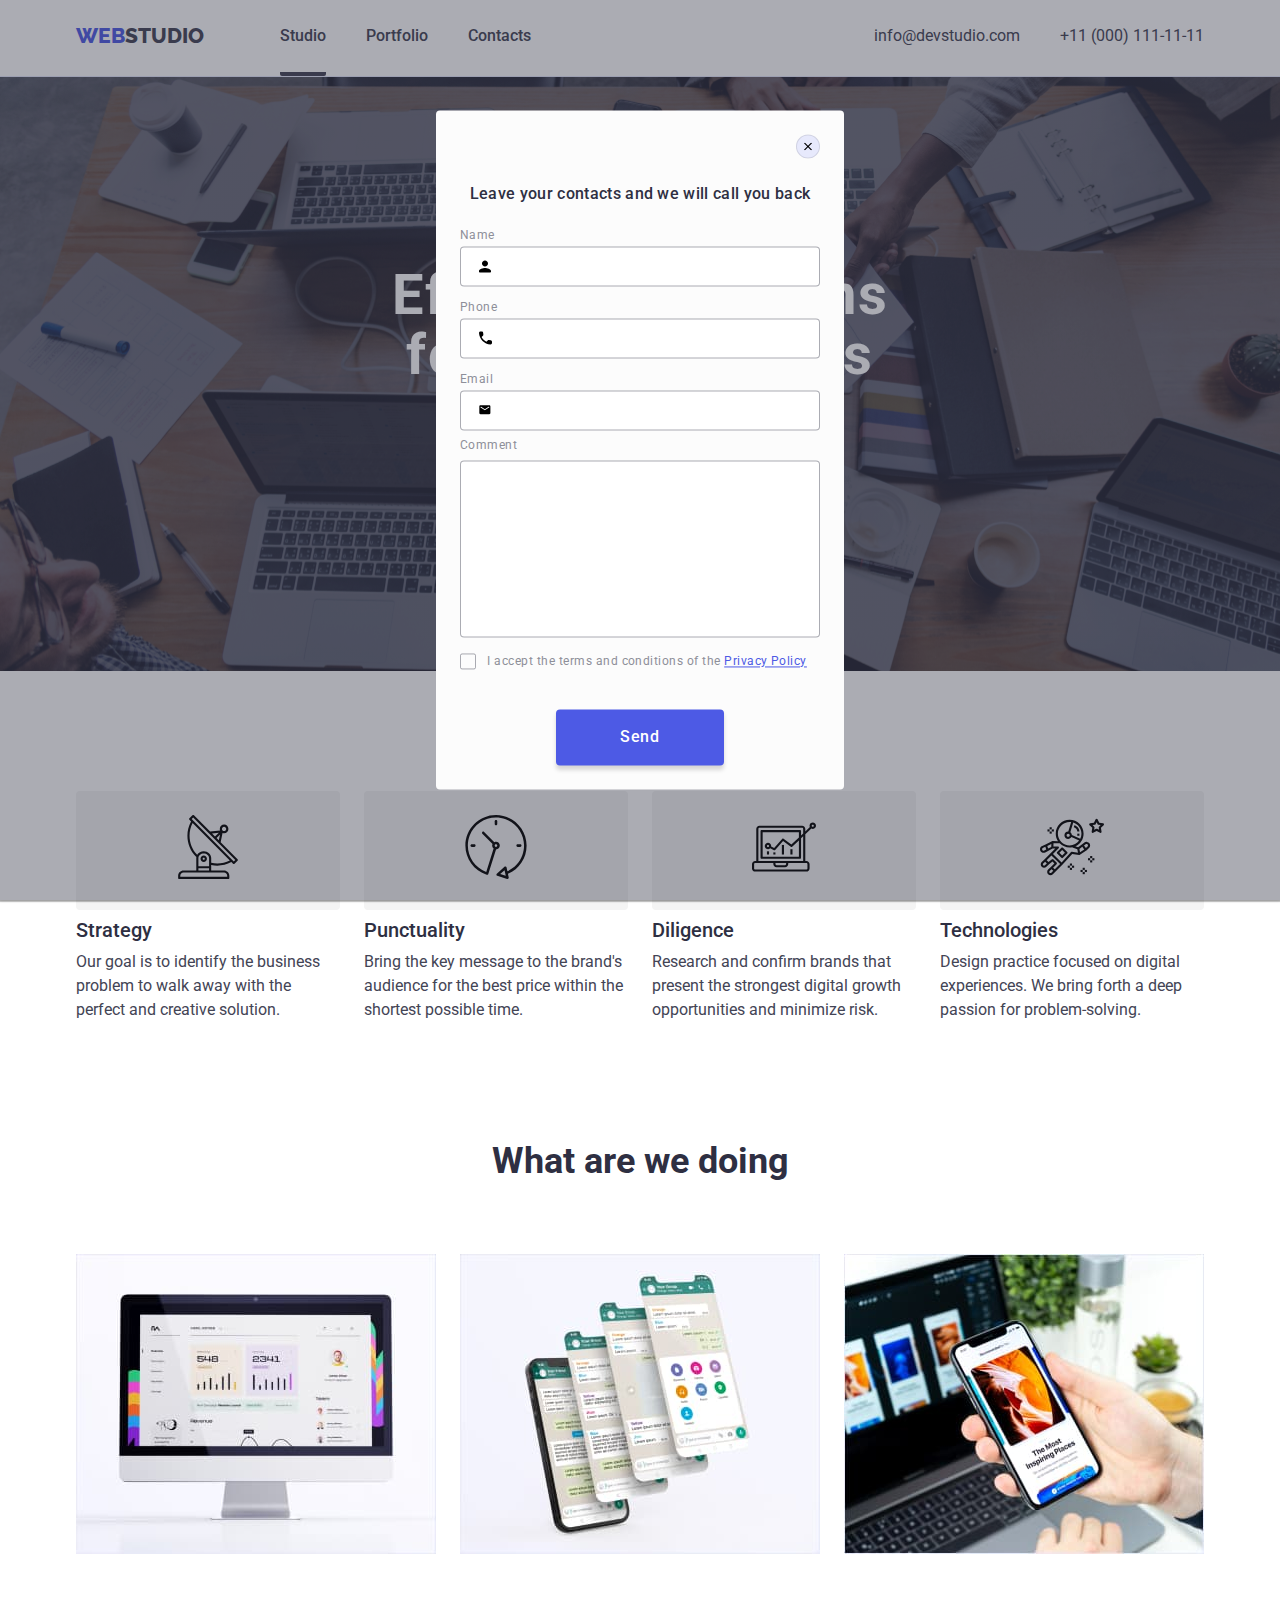
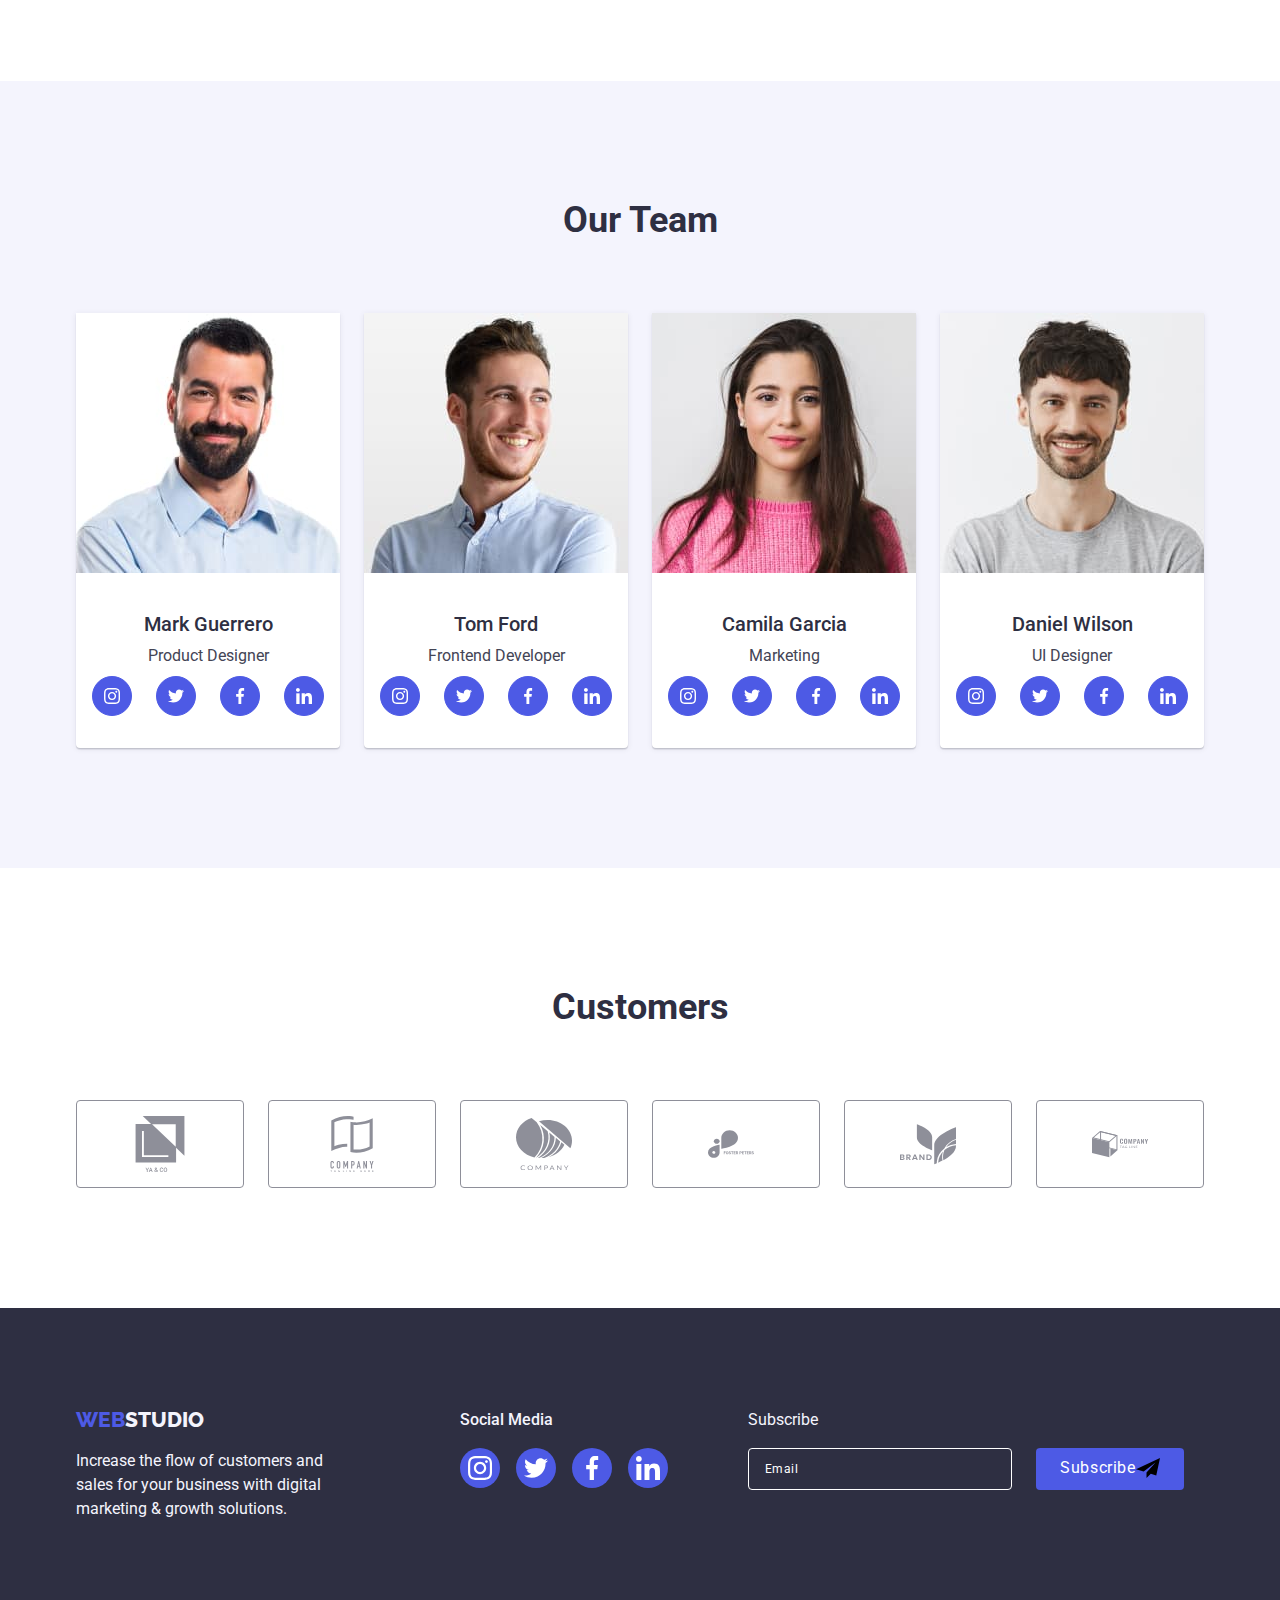
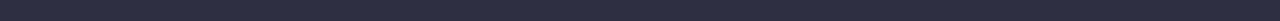
==== index.html @ 86c74161 "uploaded from homework 5" ====
<!DOCTYPE html>
<html lang="en">
  <head>
    <meta charset="UTF-8" />
    <meta name="viewport" content="width=device-width, initial-scale=1.0" />
    <title>Web Studio</title>
    <link rel="preconnect" href="https://fonts.googleapis.com" />
    <link rel="preconnect" href="https://fonts.gstatic.com" crossorigin />
    <link
      href="https://fonts.googleapis.com/css2?family=Raleway:ital,wght@0,800;1,800&family=Roboto:wght@400;500;700;900&display=swap"
      rel="stylesheet"
    />
    <link
      rel="stylesheet"
      href="https://cdnjs.cloudflare.com/ajax/libs/modern-normalize/2.0.0/modern-normalize.min.css"
    />
    <link rel="stylesheet" type="text/css" href="./css/style.css" />
  </head>
  <body>
    <header>
      <div class="container flex">
        <nav>
          <ul class="flex header__menu">
            <li>
              <a class="custom-link__logo" href="./index.html"
                ><span>WEB</span>STUDIO</a
              >
            </li>
            <li><a class="custom-link current" href="index.html">Studio</a></li>
            <li><a class="custom-link" href="portfolio.html">Portfolio</a></li>
            <li><a class="custom-link" href="/">Contacts</a></li>
          </ul>
        </nav>
        <address>
          <ul class="flex header__address">
            <li>
              <a
                class="custom-link contact-link"
                href="mailto:info@devstudio.com"
                >info@devstudio.com</a
              >
            </li>
            <li>
              <a class="custom-link contact-link" href="tel:+110001111111"
                >+11 (000) 111-11-11</a
              >
            </li>
          </ul>
        </address>
      </div>
    </header>

    <main>
      <section class="solutions-section">
        <div class="container solutions-section__container">
          <h1 class="title-1">Effective Solutions for Your Business</h1>
          <button
            class="solutions-section__button data-modal-open"
            type="button"
          >
            Order Service
          </button>
        </div>
      </section>

      <section class="strategy-section">
        <div class="container">
          <h2 class="title-2 visually-hidden">Our Strategy</h2>
          <ul class="flex strategy-section__cards">
            <li class="strategy-section__cards-item">
              <div class="strategy-section__cards-item__svg">
                <svg width="64" height="64">
                  <use href="./images/svg/iconpack.svg#icon-satellite"></use>
                </svg>
              </div>
              <h3 class="title-3">Strategy</h3>
              <p>
                Our goal is to identify the business problem to walk away with
                the perfect and creative solution.
              </p>
            </li>
            <li class="strategy-section__cards-item">
              <div class="strategy-section__cards-item__svg">
                <svg width="64" height="64">
                  <use href="./images/svg/iconpack.svg#icon-clock"></use>
                </svg>
              </div>

              <h3 class="title-3">Punctuality</h3>
              <p>
                Bring the key message to the brand's audience for the best price
                within the shortest possible time.
              </p>
            </li>
            <li class="strategy-section__cards-item">
              <div class="strategy-section__cards-item__svg">
                <svg width="64" height="64">
                  <use href="./images/svg/iconpack.svg#icon-diagram"></use>
                </svg>
              </div>

              <h3 class="title-3">Diligence</h3>
              <p>
                Research and confirm brands that present the strongest digital
                growth opportunities and minimize risk.
              </p>
            </li>
            <li class="strategy-section__cards-item">
              <div class="strategy-section__cards-item__svg">
                <svg width="64" height="64">
                  <use href="./images/svg/iconpack.svg#icon-astronaut"></use>
                </svg>
              </div>

              <h3 class="title-3">Technologies</h3>
              <p>
                Design practice focused on digital experiences. We bring forth a
                deep passion for problem-solving.
              </p>
            </li>
          </ul>
        </div>
      </section>

      <section class="doing-section">
        <div class="container">
          <h2 class="title-2">What are we doing</h2>
          <ul class="flex doing-section__cards">
            <li class="doing-section__cards-item">
              <img
                src="./images/competencies/computer.jpg"
                height="300"
                width="360"
                alt="Analyst"
              />
            </li>
            <li class="doing-section__cards-item">
              <img
                src="./images/competencies/mobile_ui.jpg"
                height="300"
                width="360"
                alt="Mobile UI"
              />
            </li>
            <li class="doing-section__cards-item">
              <img
                src="./images/competencies/interface.jpg"
                height="300"
                width="360"
                alt="Interface"
              />
            </li>
          </ul>
        </div>
      </section>

      <section class="team-section">
        <div class="container">
          <h2 class="title-2">Our Team</h2>
          <ul class="flex team-section__cards">
            <li class="team-section__cards-item">
              <img
                class="team-section__cards-item__img"
                src="./images/team/mark_guerrero.jpg"
                height="260"
                width="264"
                alt="Mark's photo"
              />
              <div class="team-section__cards-item__text">
                <h3 class="title-3">Mark Guerrero</h3>
                <p class="team-section__cards-item__p">Product Designer</p>
                <div class="team-section__cards-item__links">
                  <ul class="team-section__cards-item__links-div">
                    <li class="team-section__cards-item__links__icon">
                      <a class="icon__link" href="./">
                        <svg width="16" height="16">
                          <use
                            href="./images/svg/iconpack.svg#icon-instagram"
                          ></use>
                        </svg>
                      </a>
                    </li>
                    <li class="team-section__cards-item__links__icon">
                      <a class="icon__link" href="./">
                        <svg width="16" height="16">
                          <use
                            href="./images/svg/iconpack.svg#icon-twitter"
                          ></use>
                        </svg>
                      </a>
                    </li>
                    <li class="team-section__cards-item__links__icon">
                      <a class="icon__link" href="./">
                        <svg width="16" height="16">
                          <use
                            href="./images/svg/iconpack.svg#icon-facebook"
                          ></use>
                        </svg>
                      </a>
                    </li>
                    <li class="team-section__cards-item__links__icon">
                      <a class="icon__link" href="./">
                        <svg width="16" height="16">
                          <use
                            href="./images/svg/iconpack.svg#icon-linkedin"
                          ></use>
                        </svg>
                      </a>
                    </li>
                  </ul>
                </div>
              </div>
            </li>
            <li class="team-section__cards-item">
              <img
                class="team-section__cards-item__img"
                src="./images/team/tom_ford.jpg"
                height="260"
                width="264"
                alt="Tom's photo'"
              />
              <div class="team-section__cards-item__text">
                <h3 class="title-3">Tom Ford</h3>
                <p class="team-section__cards-item__p">Frontend Developer</p>
                <div class="team-section__cards-item__links">
                  <ul class="team-section__cards-item__links-div">
                    <li class="team-section__cards-item__links__icon">
                      <a class="icon__link" href="./">
                        <svg width="16" height="16">
                          <use
                            href="./images/svg/iconpack.svg#icon-instagram"
                          ></use>
                        </svg>
                      </a>
                    </li>
                    <li class="team-section__cards-item__links__icon">
                      <a class="icon__link" href="./">
                        <svg width="16" height="16">
                          <use
                            href="./images/svg/iconpack.svg#icon-twitter"
                          ></use>
                        </svg>
                      </a>
                    </li>
                    <li class="team-section__cards-item__links__icon">
                      <a class="icon__link" href="./">
                        <svg width="16" height="16">
                          <use
                            href="./images/svg/iconpack.svg#icon-facebook"
                          ></use>
                        </svg>
                      </a>
                    </li>
                    <li class="team-section__cards-item__links__icon">
                      <a class="icon__link" href="./">
                        <svg width="16" height="16">
                          <use
                            href="./images/svg/iconpack.svg#icon-linkedin"
                          ></use>
                        </svg>
                      </a>
                    </li>
                  </ul>
                </div>
              </div>
            </li>
            <li class="team-section__cards-item">
              <img
                class="team-section__cards-item__img"
                src="./images/team/camila_garcia.jpg"
                height="260"
                width="264"
                alt="Camilas photo"
              />
              <div class="team-section__cards-item__text">
                <h3 class="title-3">Camila Garcia</h3>
                <p class="team-section__cards-item__p">Marketing</p>
                <div class="team-section__cards-item__links">
                  <ul class="team-section__cards-item__links-div">
                    <li class="team-section__cards-item__links__icon">
                      <a class="icon__link" href="./">
                        <svg width="16" height="16">
                          <use
                            href="./images/svg/iconpack.svg#icon-instagram"
                          ></use>
                        </svg>
                      </a>
                    </li>
                    <li class="team-section__cards-item__links__icon">
                      <a class="icon__link" href="./">
                        <svg width="16" height="16">
                          <use
                            href="./images/svg/iconpack.svg#icon-twitter"
                          ></use>
                        </svg>
                      </a>
                    </li>
                    <li class="team-section__cards-item__links__icon">
                      <a class="icon__link" href="./">
                        <svg width="16" height="16">
                          <use
                            href="./images/svg/iconpack.svg#icon-facebook"
                          ></use>
                        </svg>
                      </a>
                    </li>
                    <li class="team-section__cards-item__links__icon">
                      <a class="icon__link" href="./">
                        <svg width="16" height="16">
                          <use
                            href="./images/svg/iconpack.svg#icon-linkedin"
                          ></use>
                        </svg>
                      </a>
                    </li>
                  </ul>
                </div>
              </div>
            </li>
            <li class="team-section__cards-item">
              <img
                class="team-section__cards-item__img"
                src="./images/team/daniel_wilson.jpg"
                height="260"
                width="264"
                alt="Daniel's photo'"
              />
              <div class="team-section__cards-item__text">
                <h3 class="title-3">Daniel Wilson</h3>
                <p class="team-section__cards-item__p">UI Designer</p>
                <div class="team-section__cards-item__links">
                  <ul class="team-section__cards-item__links-div">
                    <li class="team-section__cards-item__links__icon">
                      <a class="icon__link" href="./">
                        <svg width="16" height="16">
                          <use
                            href="./images/svg/iconpack.svg#icon-instagram"
                          ></use>
                        </svg>
                      </a>
                    </li>
                    <li class="team-section__cards-item__links__icon">
                      <a class="icon__link" href="./">
                        <svg width="16" height="16">
                          <use
                            href="./images/svg/iconpack.svg#icon-twitter"
                          ></use>
                        </svg>
                      </a>
                    </li>
                    <li class="team-section__cards-item__links__icon">
                      <a class="icon__link" href="./">
                        <svg width="16" height="16">
                          <use
                            href="./images/svg/iconpack.svg#icon-facebook"
                          ></use>
                        </svg>
                      </a>
                    </li>
                    <li class="team-section__cards-item__links__icon">
                      <a class="icon__link" href="./">
                        <svg width="16" height="16">
                          <use
                            href="./images/svg/iconpack.svg#icon-linkedin"
                          ></use>
                        </svg>
                      </a>
                    </li>
                  </ul>
                </div>
              </div>
            </li>
          </ul>
        </div>
      </section>

      <section class="customers-section">
        <div class="container">
          <h2 class="title-2">Customers</h2>
          <ul class="customers-section__list">
            <li class="customers-section__list-item">
              <a href="./">
                <svg width="104" height="56">
                  <use href="./images/svg/iconpack.svg#icon-client1"></use>
                </svg>
              </a>
            </li>
            <li class="customers-section__list-item">
              <a href="./">
                <svg width="104" height="56">
                  <use href="./images/svg/iconpack.svg#icon-client2"></use>
                </svg>
              </a>
            </li>
            <li class="customers-section__list-item">
              <a href="./">
                <svg width="104" height="56">
                  <use href="./images/svg/iconpack.svg#icon-client3"></use>
                </svg>
              </a>
            </li>
            <li class="customers-section__list-item">
              <a href="./">
                <svg width="104" height="56">
                  <use href="./images/svg/iconpack.svg#icon-client4"></use>
                </svg>
              </a>
            </li>
            <li class="customers-section__list-item">
              <a href="./">
                <svg width="104" height="56">
                  <use href="./images/svg/iconpack.svg#icon-client5"></use>
                </svg>
              </a>
            </li>
            <li class="customers-section__list-item">
              <a href="./">
                <svg width="104" height="56">
                  <use href="./images/svg/iconpack.svg#icon-client6"></use>
                </svg>
              </a>
            </li>
          </ul>
        </div>
      </section>
    </main> 

    <footer class="footer">
      <div class="container footer__container">
        <div class="footer__text">
          <a class="custom-link__logo" href="./index.html"
            ><span>WEB</span>STUDIO</a
          >
          <p class="footer__text">
            Increase the flow of&nbsp;customers and sales for your business with
            digital marketing &amp;&nbsp;growth solutions.
          </p>
        </div>

        <div class="footer__icons">
          <h4 class="title-4">Social Media</h4>
          <ul class="footer__icons__list">
            <li class="footer__icons__list-item">
              <a class="list-item__link" href="./">
                <svg width="24" height="24">
                  <use href="./images/svg/iconpack.svg#icon-instagram2"></use>
                </svg>
              </a>
            </li>
            <li class="footer__icons__list-item">
              <a class="list-item__link" href="./">
                <svg width="24" height="24">
                  <use href="./images/svg/iconpack.svg#icon-twitter2"></use>
                </svg>
              </a>
            </li>
            <li class="footer__icons__list-item">
              <a class="list-item__link" href="./">
                <svg width="24" height="24">
                  <use href="./images/svg/iconpack.svg#icon-facebook2"></use>
                </svg>
              </a>
            </li>
            <li class="footer__icons__list-item">
              <a class="list-item__link" href="./">
                <svg width="24" height="24">
                  <use href="./images/svg/iconpack.svg#icon-linkedin2"></use>
                </svg>
              </a>
            </li>
          </ul>
        </div>

        <div class="footer__subscribe">
          <p>Subscribe</p>
          <form class="subscribe__form" action="/subscribe" method="post">
            <label for="email">
              <input
                type="email"
                id="email"
                name="email"
                placeholder="Email"
                required
              />
            </label>

            <button type="submit">
              Subscribe
              <svg width="24" height="24">
                <use href="./images/svg/iconpack.svg#icon-subscribe"></use>
              </svg>
            </button>
          </form>
        </div>
      </div>
    </footer>

    <div class="data-modal">
      <div class="modal__box">
        <button type="button" class="data-modal-close">
          <svg width="8" height="8">
            <use href="./images/svg/iconpack.svg#icon-close_btn"></use>
          </svg>
        </button>
        <form class="modal-form" action="/leave-contact" method="get">
          <p class="modal_title">
            Leave your contacts and we will call you back
          </p>

          <div class="modal-form__block">
            <label for="name">Name</label>
            <div class="block-input">
              <input type="text" name="name" id="name" />
              <svg width="18" height="24" class="block-input__icon">
                <use href="./images/svg/iconpack.svg#icon-person"></use>
              </svg>
            </div>
          </div>

          <div class="modal-form__block">
            <label for="tel">Phone</label>
            <div class="block-input">
              <input type="tel" name="name" id="tel" />
              <svg width="18" height="24" class="block-input__icon">
                <use href="./images/svg/iconpack.svg#icon-phone"></use>
              </svg>
            </div>
          </div>

          <div class="modal-form__block">
            <label for="mail">Email</label>
            <div class="block-input">
              <input type="email" name="name" id="mail" />
              <svg width="18" height="24" class="block-input__icon">
                <use href="./images/svg/iconpack.svg#icon-mail"></use>
              </svg>
            </div>
          </div>

          <div class="text-area">
            <label for="textarea">Comment</label>
            <textarea name="textarea" id="textarea" rows="8"></textarea>
          </div>

          <div class="checkbox">
            <input type="checkbox" name="agree" value="agree" id="checkbox" />
            <label for="checkbox">
              <span>
                <svg width="10" height="8">
                  <use href="./images/svg/iconpack.svg#icon-checkbox"></use>
                </svg>
              </span>
              I accept the terms and conditions of the
              <a href="./">Privacy Policy</a>
            </label>
          </div>

          <button class="modal__form-btn">Send</button>
        </form>
      </div>
    </div>

    <script defer src="./js/new-modal.js"></script>
  </body>
</html>
---- css/style.css ----
:root {
  --navy-blue: #2e2f42;
  --slate-color: #434455;
  --iris-color: #4d5ae5;
  --ocean-color: #404bbf;
  --cornflower-color: #e7e9fc;
  --cloud-color: #f4f4fd;
  --white-color: #ffffff;
}

body {
  font-family: "Roboto", sans-serif;
  font-style: normal;
  color: var(--slate-color);
  font-size: 16px;
  line-height: 1.5;
  letter-spacing: 2%;
}

h1,
h2,
h3,
h4,
h5,
h6 {
  margin: 0;
  padding: 0;
}

.container {
  max-width: 1158px;
  margin: 0 auto 0 auto;
  padding: 0;
  padding-left: 15px;
  padding-right: 15px;
}

ul {
  margin: 0;
  padding: 0;
  list-style: none;
}

button {
  padding: 0;
  margin: 0;
}

p {
  margin: 0;
  padding: 0;
}

.visually-hidden {
  position: absolute;
  width: 1px;
  height: 1px;
  margin: -1px;
  border: 0;
  padding: 0;
  white-space: nowrap;
  clip-path: inset(100%);
  clip: rect(0 0 0 0);
  overflow: hidden;
}

.title-1 {
  font-family: "Roboto", sans-serif;
  font-weight: 700;
  font-size: 56px;
  line-height: 1.07143;
  letter-spacing: 0.02em;
  text-align: center;
  color: var(--white-color);
  margin: 0 0 48px 0;
}

.title-2 {
  color: var(--navy-blue);
  font-size: 36px;
  line-height: 1.11;
  text-align: center;
  margin-bottom: 72px;
}

.title-3 {
  color: var(--navy-blue);
  font-size: 20px;
  line-height: 1.2;
  margin-bottom: 8px;
  font-weight: 500;
}

.title-4 {
  font-weight: 500;
  margin-bottom: 16px;
}

.modal_title {
  font-weight: 500;
  font-size: 16px;
  line-height: 1.5;
  letter-spacing: 0.02em;
  color: var(--navy-blue);
  margin-bottom: 16px;
  text-align: center;
}

.flex {
  display: flex;
}

/* header */
header {
  border-bottom: 1px solid var(--cornflower-color);
}

nav {
  margin-right: auto;
}

.header__container {
  padding-top: 24px;
  padding-bottom: 24px;
  padding-right: 156px;
  padding-left: 156px;
}

.header__menu {
  gap: 40px;
}

.header__address {
  gap: 40px;
  margin-left: auto;
}

.custom-link__logo {
  display: block;
  padding-top: 24px;
  padding-bottom: 24px;
}

.custom-link__logo span {
  color: var(--iris-color);
}

.custom-link {
  display: block;
  padding-top: 24px;
  padding-bottom: 24px;
  text-decoration: none;
  color: inherit;
  font-style: normal;
  font-weight: 500;
}

.current::after {
  content: "";
  position: absolute;
  width: 100%;
  background-color: transparent;
  transition: background-color ease-in-out;
}

.custom-link.current {
  border-bottom: 4px solid;
  border-radius: 2px;
}

.contact-link {
  font-weight: 400;
  transition: color ease-in-out;
}

.custom-link:hover {
  color: var(--ocean-color);
}

.custom-link:focus {
  color: var(--ocean-color);
}

.custom-link__logo {
  font-family: "Raleway", sans-serif;
  font-optical-sizing: auto;
  font-weight: 800;
  text-decoration: none;
  font-size: 21px;
  line-height: 1.16;
  color: inherit;
  font-style: normal;
  margin-right: 36px;
}

/* footer */
.footer {
  padding-top: 100px;
  padding-bottom: 100px;
  background-color: var(--navy-blue);
  color: var(--cloud-color);
}

.footer__container {
  display: flex;
}

footer .custom-link__logo {
  display: inline-block;
  margin-bottom: 16px;
  margin-right: 0;
  padding-top: 0;
  padding-bottom: 0;
}

.footer__text {
  max-width: 264px;
  width: 100%;
  margin-right: 120px;
}

.footer__icons {
  margin-right: 80px;
}

.footer__icons__list {
  display: flex;
  gap: 16px;
}

.footer__icons__list-item {
  height: 40px;
  width: 40px;
}

.list-item__link:hover {
  background-color: #31d0aa;
}

.list-item__link use {
  fill: var(--white-color);
}

.list-item__link {
  border-radius: 50%;
  background-color: var(--iris-color);
  height: 100%;
  width: 100%;
  display: flex;
  justify-content: center;
  align-items: center;
  transition: background-color ease-in-out;
}

.footer__subscribe p {
  margin-bottom: 16px;
}

.subscribe__form {
  display: flex;
}

.subscribe__form label {
  margin-right: 24px;
  line-height: 1.5;
  letter-spacing: 0.02em;
  color: var(--white-color);
}

.subscribe__form input {
  color: var(--white-color);
  border: 1px solid var(--white-color);
  padding: 8px 16px;
  min-width: 264px;
  border-radius: 4px;
  background-color: inherit;
  outline: transparent;
  font-family: "Roboto", sans-serif;
  font-weight: 400;
  font-size: 12px;
  line-height: 2;
  letter-spacing: 0.04em;
  color: #fff;
}

.subscribe__form input:active {
  border-color: var(--iris-color);
}

.subscribe__form input:focus {
  border-color: var(--iris-color);
}

.subscribe__form input::placeholder {
  color: var(--white-color);
}

.subscribe__form button {
  padding: 8px 24px;
  line-height: 1.5;
  letter-spacing: 0.04em;
  text-align: center;
  color: var(--white-color);
  background-color: var(--iris-color);
  border-radius: 4px;
  border: 0;
  cursor: pointer;
  display: flex;
  text-align: center;
}

/* index.html */

/* Solutions-section */
.solutions-section {
  padding-top: 188px;
  padding-bottom: 188px;
  margin-left: auto;
  margin-right: auto;
  max-width: 1440px;
  width: 100%;
  background-image: linear-gradient(
      rgba(46, 47, 66, 0.7),
      rgba(46, 47, 66, 0.7)
    ),
    url(../images/hero/hero-bg.jpg);
}

.solutions-section__container {
  margin-left: auto;
  margin-right: auto;
  max-width: 530px;
}

.solutions-section {
  background-color: var(--navy-blue);
}

.solutions-section__button {
  background-color: var(--iris-color);
  color: var(--white-color);
  border: 0;
  cursor: pointer;
  border-radius: 4px;
  padding: 16px 32px;
  box-shadow: 0px 4px 4px 0px #00000026;
  display: block;
  margin: 0 auto;
  transition: background-color ease-in-out;
}

.solutions-section__button:hover {
  background-color: var(--ocean-color);
}

.solutions-section__button:focus {
  background-color: var(--ocean-color);
}

/* strategy-section */

.strategy-section {
  padding-top: 120px;
  padding-bottom: 120px;
}

.strategy-section__cards {
  gap: 24px;
}

.strategy-section__cards-item {
  width: calc((100% - 72px) / 4);
}

.strategy-section__cards-item__svg {
  text-align: center;
  margin-bottom: 8px;
  background-color: #f4f4f4;
  padding-top: 24px;
  padding-bottom: 24px;
  border-radius: 4px;
}

/* doing-section */
.doing-section {
  padding-bottom: 120px;
}

.doing-section__cards {
  display: flex;
  flex-direction: row;
  justify-content: center;
  gap: 24px;
}

.doing-section__cards-item {
  width: calc((100% - 48px) / 3);
}

/* team-section */

.team-section {
  background-color: var(--cloud-color);
  padding-top: 120px;
  padding-bottom: 120px;
}

.team-section__cards {
  gap: 24px;
}

.team-section__cards-item {
  border-radius: 0 0 4px 4px;
  box-shadow: 0 2px 1px 0 rgba(46, 47, 66, 0.08),
    0 1px 1px 0 rgba(46, 47, 66, 0.16), 0 1px 6px 0 rgba(46, 47, 66, 0.08);
  width: calc((100% - 72px) / 4);
  border-radius: 0 0 4px 4px;
  text-align: center;
  box-shadow: 0 2px 1px 0 rgba(46, 47, 66, 0.08),
    0 1px 1px 0 rgba(46, 47, 66, 0.16), 0 1px 6px 0 rgba(46, 47, 66, 0.08);
  background-color: var(--white-color);
}

.team-section__cards-item__links {
  display: flex;
  justify-content: center;
  align-items: center;
}

.team-section__cards-item__links-div {
  display: flex;
  flex-direction: row;
  align-items: center;
  gap: 24px;
}

.team-section__cards-item__links__icon {
  height: 40px;
  width: 40px;
}

.icon__link {
  display: flex;
  align-items: center;
  justify-content: center;
  height: 100%;
  width: 100%;
  border: 1px solid var(--iris-color);
  background-color: var(--iris-color);
  border-radius: 50%;
  transition: background-color ease-in-out;
}

.icon__link:hover {
  background-color: var(--ocean-color);
}

.icon__link use {
  fill: var(--white-color);
}

.team-section__cards-item__text {
  padding-top: 32px;
  padding-bottom: 32px;
}

.team-section__cards-item__p {
  margin-bottom: 8px;
}

/* Customers-section */
.customers-section {
  padding-top: 120px;
  padding-bottom: 120px;
}

.customers-section__list {
  display: flex;
  gap: 24px;
}

.customers-section__list-item {
  width: calc((100% - 120px) / 6);
  height: 88px;
}

.customers-section__list-item a {
  height: 100%;
  width: 100%;
  display: flex;
  justify-content: center;
  align-items: center;
  border: 1px solid #8e8f99;
  border-radius: 4px;
  transition: fill ease-in-out;
}

.customers-section__list-item use {
  fill: #8e8f99;
}

.customers-section__list-item:hover a {
  border-color: #404bbf;
}

.customers-section__list-item:hover use {
  fill: #404bbf;
}

/* portfolio */
.portfolio-section {
  padding-top: 96px;
  padding-bottom: 120px;
}

.portfolio-section__buttons-list {
  gap: 48px 24px;
  justify-content: center;
  margin-bottom: 72px;
}

.portfolio-section__cards {
  display: flex;
  flex-wrap: wrap;
  gap: 24px;
}

.portfolio-section__cards-item {
  width: calc((100% - 48px) / 3);
}

.portfolio-section__cards-item:hover img::after {
  content: "";
  position: absolute;
  top: 0;
  left: 0;
  width: 100%;
  height: 100%;
  background-color: rgba(0, 0, 255, 0.5);
  display: flex;
  flex-direction: column;
  justify-content: center;
  align-items: center;
  transition: transform 0.3s ease-in-out;
  transform: translateY(0);
}

.portfolio-section__cards-item__link {
  transition: box-shadow ease-in-out;
}

.cards-item__info {
  padding-top: 32px;
  padding-left: 16px;
  padding-bottom: 32px;
  border-left: 1px solid var(--cornflower-color);
  border-right: 1px solid var(--cornflower-color);
  border-bottom: 1px solid var(--cornflower-color);
}

.portfolio-section__cards-item:hover .cards-item__info {
  box-shadow: 0 2px 1px 0 rgba(46, 47, 66, 0.08),
    0 1px 1px 0 rgba(46, 47, 66, 0.16), 0 1px 6px 0 rgba(46, 47, 66, 0.08);
  background: var(--white-color);
}

.overlay {
  position: relative;
  overflow: hidden;
}

.overlay-text {
  position: absolute;
  width: 100%;
  height: 100%;
  top: 0;
  left: 0;
  background-color: #404bbf;
  transform: translateY(100%);
  transition: transform 250ms cubic-bezier(0.4, 0, 0.2, 1);
  color: var(--cloud-color);
  padding: 40px 32px 164px 32px;
}

.portfolio-section__cards-item__link:hover .overlay-text,
.portfolio-section__cards-item__link:focus .overlay-text {
  transform: translateY(0%);
}

.buttons-list__button {
  padding: 12px 24px 12px 24px;
  font-family: inherit;
  font-weight: 500;
  font-size: 16px;
  color: var(--iris-color);
  background-color: var(--cornflower-color);
  border: 0;
  border-radius: 4px;
  cursor: pointer;
  transition: color ease-in-out;
  transition: background-color ease-in-out;
}

.buttons-list__button:hover {
  color: var(--white-color);
  background-color: var(--ocean-color);
}

.buttons-list__button:active {
  color: var(--white-color);
  background-color: var(--ocean-color);
}

/* Modal */
.data-modal {
  position: fixed;
  top: 0;
  left: 0;
  width: 100%;
  height: 100%;
  z-index: 10;
  box-shadow: 0 2px 1px 0 rgba(0, 0, 0, 0.2), 0 1px 3px 0 rgba(0, 0, 0, 0.12),
    0 1px 1px 0 rgba(0, 0, 0, 0.14);
  background: rgba(46, 47, 66, 0.4);
  justify-content: center;
  overflow-y: auto;
  opacity: 1;
  transition: opacity 0.2s, visibility 0.2s;
}

.is-hidden {
  visibility: hidden;
  opacity: 0;
}

.modal__box {
  padding: 72px 24px 24px 24px;
  position: absolute;
  width: 408px;
  min-height: 584px;
  background-color: #fcfcfc;
  border-radius: 4px;
  left: 50%;
  top: 50%;
  transform: translate(-50%, -50%);
  transition: transform 0.2s;
}

.data-modal-close {
  position: absolute;
  top: 24px;
  right: 24px;
  width: 24px;
  height: 24px;
  display: flex;
  justify-content: center;
  align-items: center;
  padding: 0;
  border-radius: 100%;
  border: 1px solid rgba(0, 0, 0, 0.1);
  background-color: var(--cornflower-color);
  cursor: pointer;
}

.data-modal-close:hover {
  background-color: var(--ocean-color);
}

.data-modal-close:hover use {
  fill: var(--white-color);
}

.data-modal-close:active {
  background-color: var(--ocean-color);
}

.data-modal-close:active use {
  fill: var(--white-color);
}

.modal-form label {
  margin-bottom: 4px;
  font-family: "Roboto", sans-serif;
  font-weight: 400;
  font-size: 12px;
  line-height: 1.16667;
  letter-spacing: 0.04em;
  color: #8e8f99;
}

.modal-form label:last-child {
  margin-bottom: 16px;
}

.modal-form__block {
  margin-bottom: 8px;
}

.block-input {
  position: relative;
}

.block-input input {
  outline: transparent;
  border: 1px solid rgba(46, 47, 66, 0.4);
  border-radius: 4px;
  padding-left: 38px;
  height: 40px;
  width: 100%;
}

.block-input input:active {
  border-color: var(#4d5ae5);
}

.block-input input:focus {
  border-color: var(--iris-color);
}

.block-input__icon {
  position: absolute;
  top: 50%;
  left: 16px;
  transform: translateY(-50%);
}

.block-input input:focus + .block-input__icon {
  fill: var(--iris-color);
}

.text-area textarea {
  min-height: 120px;
  height: 100%;
  min-width: 360px;
  width: 100%;
  margin-top: 4px;
  border: 1px solid rgba(46, 47, 66, 0.4);
  border-radius: 4px;
  padding: 14px 17px 14px 17px;
  resize: none;
  outline: transparent;
}

.text-area textarea:active {
  border-color: var(--iris-color);
}

.text-area textarea:focus {
  border-color: var(--iris-color);
}

.text-area {
  display: flex;
  flex-direction: column;
  margin-bottom: 16px;
}

.checkbox {
  display: flex;
  flex-direction: row;
  margin-bottom: 24px;
}

.checkbox input {
  display: none;
}

.checkbox span {
  display: inline-flex;
  justify-content: center;
  align-items: center;
  fill: transparent;
  border-radius: 2px;
  border: 1px solid rgba(46, 47, 66, 0.4);
  height: 16px;
  width: 16px;
  margin-right: 8px;
}

.checkbox a {
  color: var(--iris-color);
}

.checkbox label {
  display: block;
  width: 100%;
  font-family: "Roboto", sans-serif;
  font-weight: 400;
  font-size: 12px;
  line-height: 1.16667;
  letter-spacing: 0.04em;
  color: #8e8f99;
}

.checkbox input:checked + label > span {
  background-color: var(--ocean-color);
  fill: var(--cloud-color);
  border: none;
}

.modal__form-btn {
  margin: 0 auto;
  color: var(--white-color);
  display: flex;
  font-family: "Roboto", sans-serif;
  font-weight: 500;
  font-size: 16px;
  line-height: 1.5;
  letter-spacing: 0.04em;
  text-align: center;
  padding: 16px 64px;
  border: 0;
  border-radius: 4px;
  box-shadow: 0 4px 4px 0 rgba(0, 0, 0, 0.15);
  background-color: var(--iris-color);
  cursor: pointer;
}

.modal__form-btn:hover {
  background-color: var(--ocean-color);
}
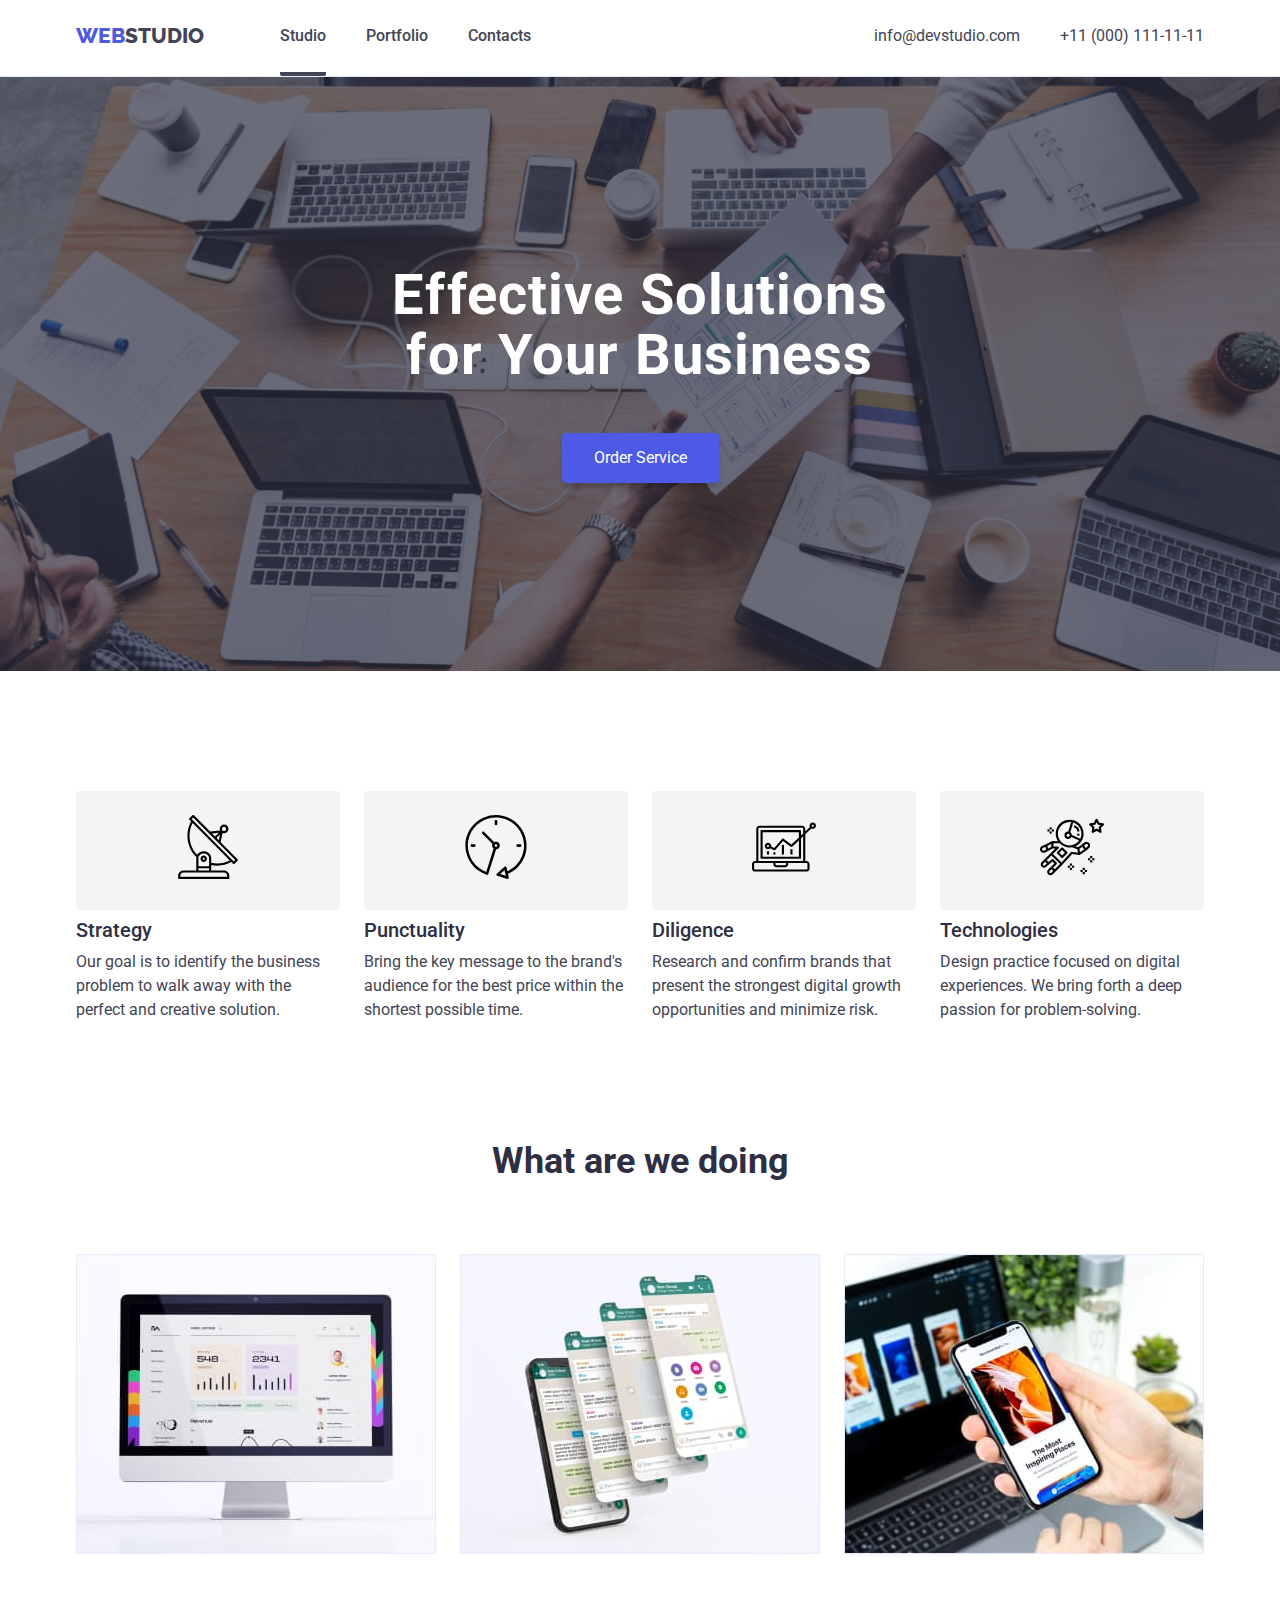
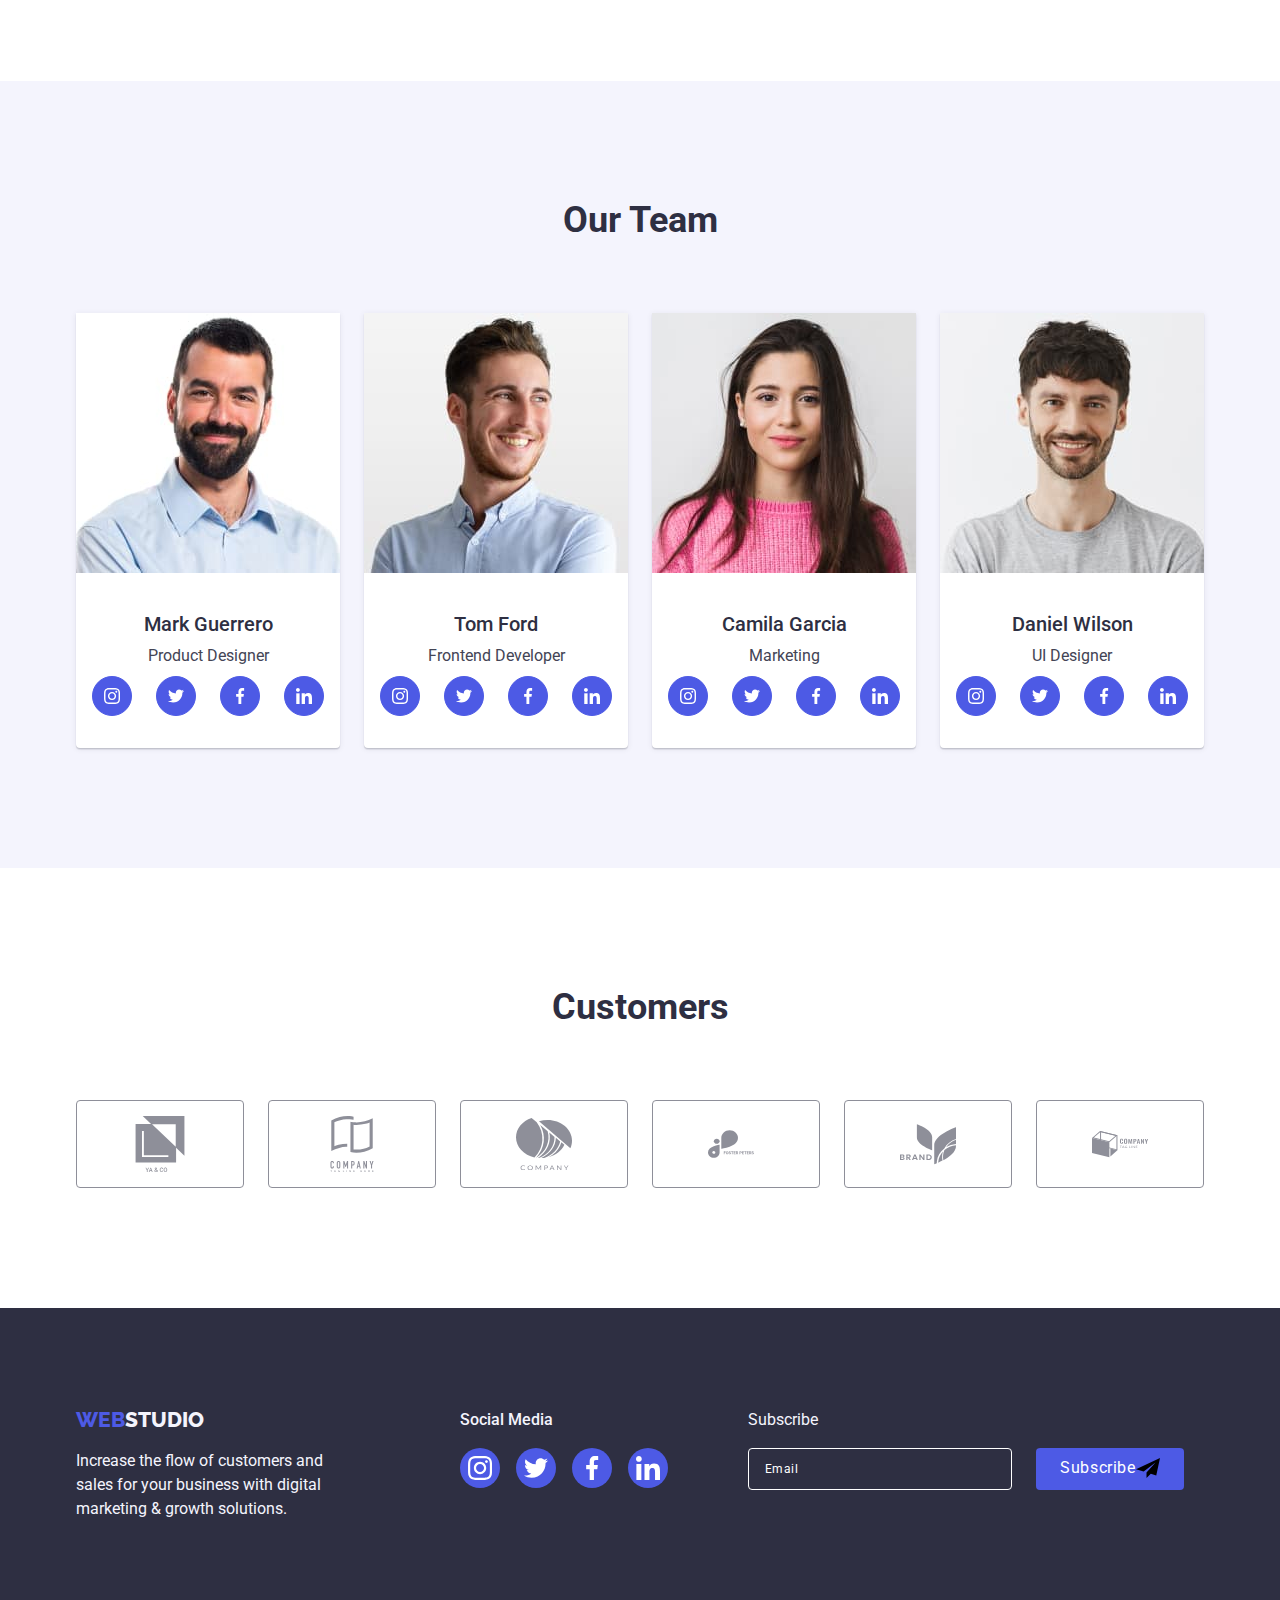
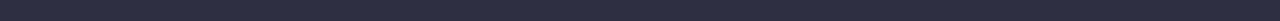
==== commit d883535d: "updated images" ====
--- a/index.html
+++ b/index.html
@@ -2,7 +2,7 @@
 <html lang="en">
   <head>
     <meta charset="UTF-8" />
-    <meta name="viewport" content="width=device-width, initial-scale=1.0" />
+    <meta name="viewport" content="width=device-width, initial-scale=1.0">
     <title>Web Studio</title>
     <link rel="preconnect" href="https://fonts.googleapis.com" />
     <link rel="preconnect" href="https://fonts.gstatic.com" crossorigin />
@@ -129,6 +129,7 @@
             <li class="doing-section__cards-item">
               <img
                 src="./images/competencies/computer.jpg"
+                srcset="./images/competencies/computer.jpg 1x, ./images/competencies/computer@2x.jpg 2x"
                 height="300"
                 width="360"
                 alt="Analyst"
@@ -137,6 +138,7 @@
             <li class="doing-section__cards-item">
               <img
                 src="./images/competencies/mobile_ui.jpg"
+                srcset="./images/competencies/mobile_ui.jpg 1x, ./images/competencies/mobile_ui@2x.jpg 2x"
                 height="300"
                 width="360"
                 alt="Mobile UI"
@@ -145,6 +147,7 @@
             <li class="doing-section__cards-item">
               <img
                 src="./images/competencies/interface.jpg"
+                srcset="./images/competencies/interface.jpg 1x, ./images/competencies/interface@2x.jpg 2x"
                 height="300"
                 width="360"
                 alt="Interface"
@@ -158,10 +161,12 @@
         <div class="container">
           <h2 class="title-2">Our Team</h2>
           <ul class="flex team-section__cards">
+
             <li class="team-section__cards-item">
               <img
                 class="team-section__cards-item__img"
                 src="./images/team/mark_guerrero.jpg"
+                srcset="./images/team/mark_guerrero.jpg 1x, ./images/team/mark_guerrero@2x.jpg 2x"
                 height="260"
                 width="264"
                 alt="Mark's photo"
@@ -211,10 +216,12 @@
                 </div>
               </div>
             </li>
+
             <li class="team-section__cards-item">
               <img
                 class="team-section__cards-item__img"
                 src="./images/team/tom_ford.jpg"
+                srcset="./images/team/tom_ford.jpg 1x, ./images/team/tom_ford@2x.jpg 2x"
                 height="260"
                 width="264"
                 alt="Tom's photo'"
@@ -264,10 +271,12 @@
                 </div>
               </div>
             </li>
+
             <li class="team-section__cards-item">
               <img
                 class="team-section__cards-item__img"
                 src="./images/team/camila_garcia.jpg"
+                srcset="./images/team/camila_garcia.jpg 1x, ./images/team/camila_garcia@2x.jpg 2x"
                 height="260"
                 width="264"
                 alt="Camilas photo"
@@ -317,10 +326,12 @@
                 </div>
               </div>
             </li>
+
             <li class="team-section__cards-item">
               <img
                 class="team-section__cards-item__img"
                 src="./images/team/daniel_wilson.jpg"
+                srcset="./images/team/daniel_wilson.jpg 1x, ./images/team/daniel_wilson@2x.jpg 2x"
                 height="260"
                 width="264"
                 alt="Daniel's photo'"
@@ -495,7 +506,7 @@
       </div>
     </footer>
 
-    <div class="data-modal">
+    <div class="data-modal is-hidden">
       <div class="modal__box">
         <button type="button" class="data-modal-close">
           <svg width="8" height="8">
--- a/css/style.css
+++ b/css/style.css
@@ -324,6 +324,18 @@
       rgba(46, 47, 66, 0.7)
     ),
     url(../images/hero/hero-bg.jpg);
+    background-size: cover;
+    background-repeat: no-repeat;
+}
+
+@media (-webkit-min-device-pixel-ratio: 2), (min-resolution: 192dpi) {
+  .solutions-section {
+    background-image: linear-gradient(
+      rgba(46, 47, 66, 0.7),
+      rgba(46, 47, 66, 0.7)
+    ),
+    url(../images/hero/hero-bg@2x.jpg);
+  }
 }
 
 .solutions-section__container {
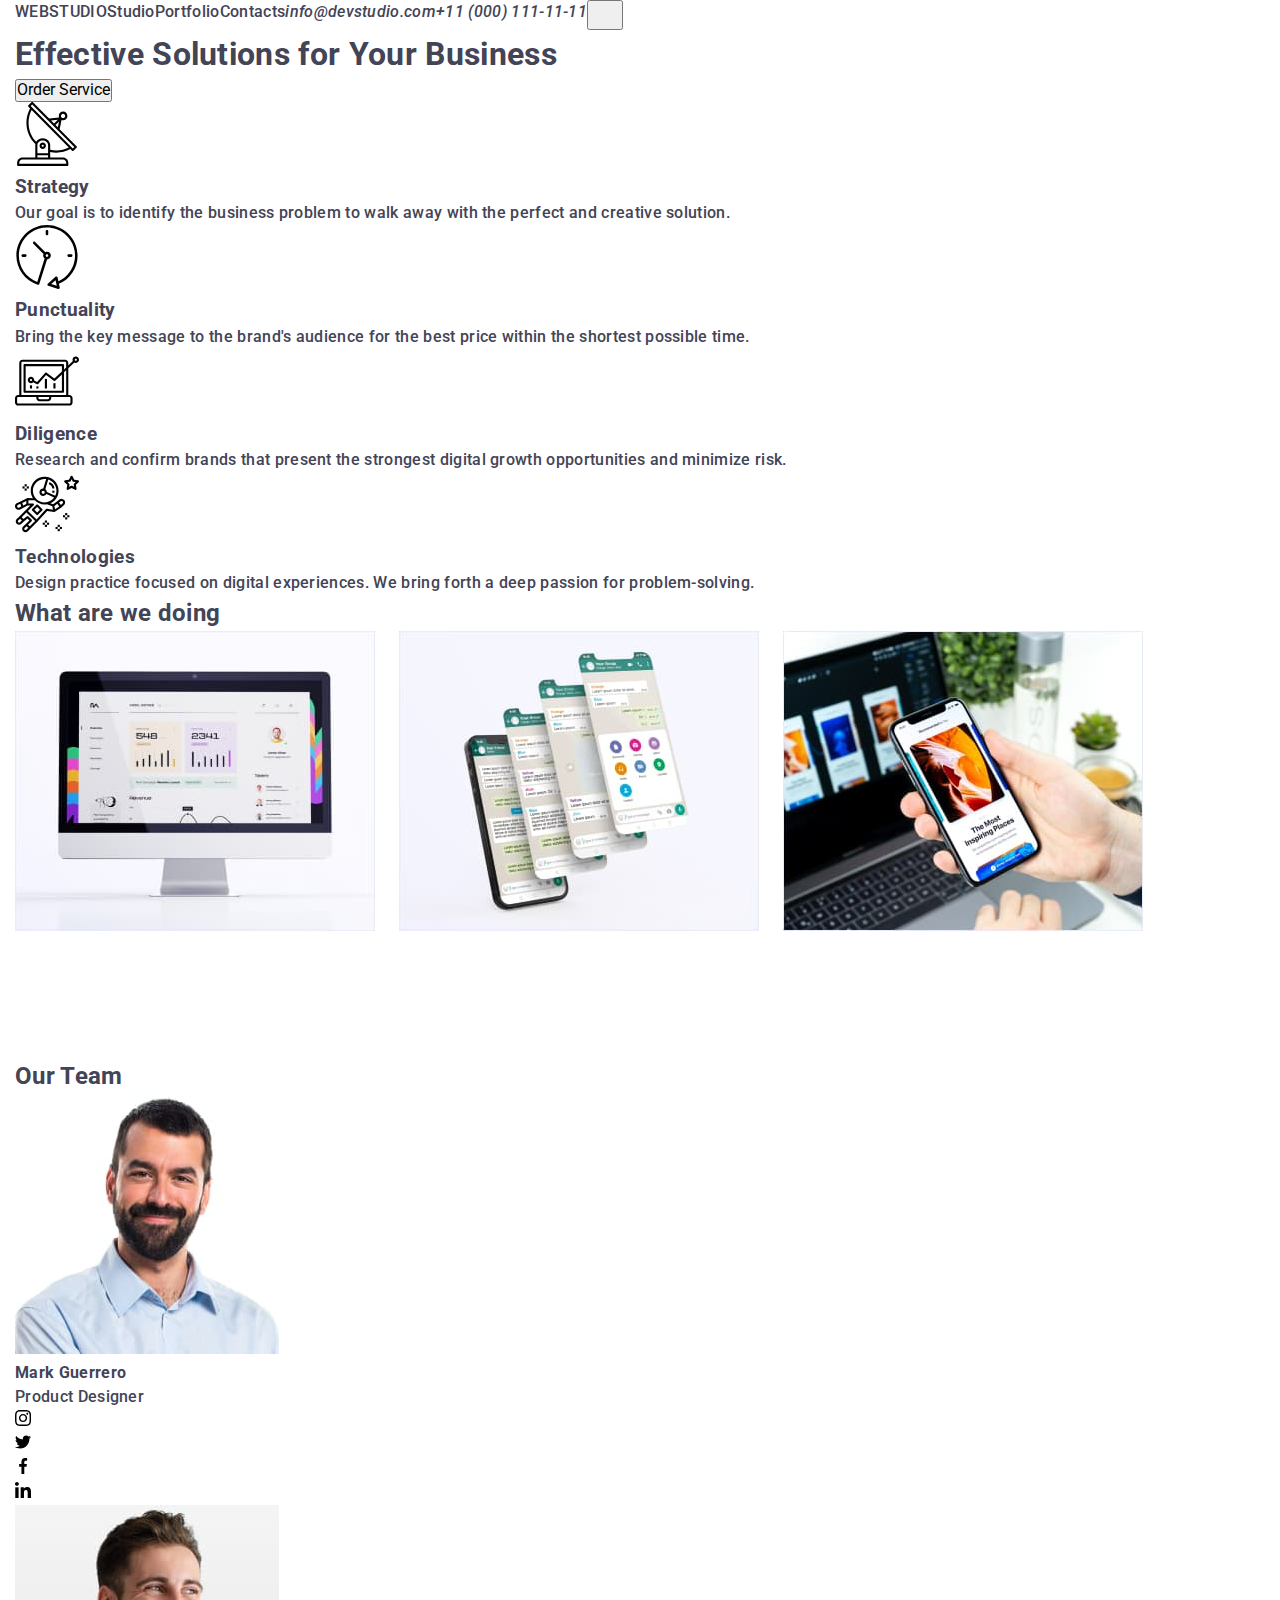
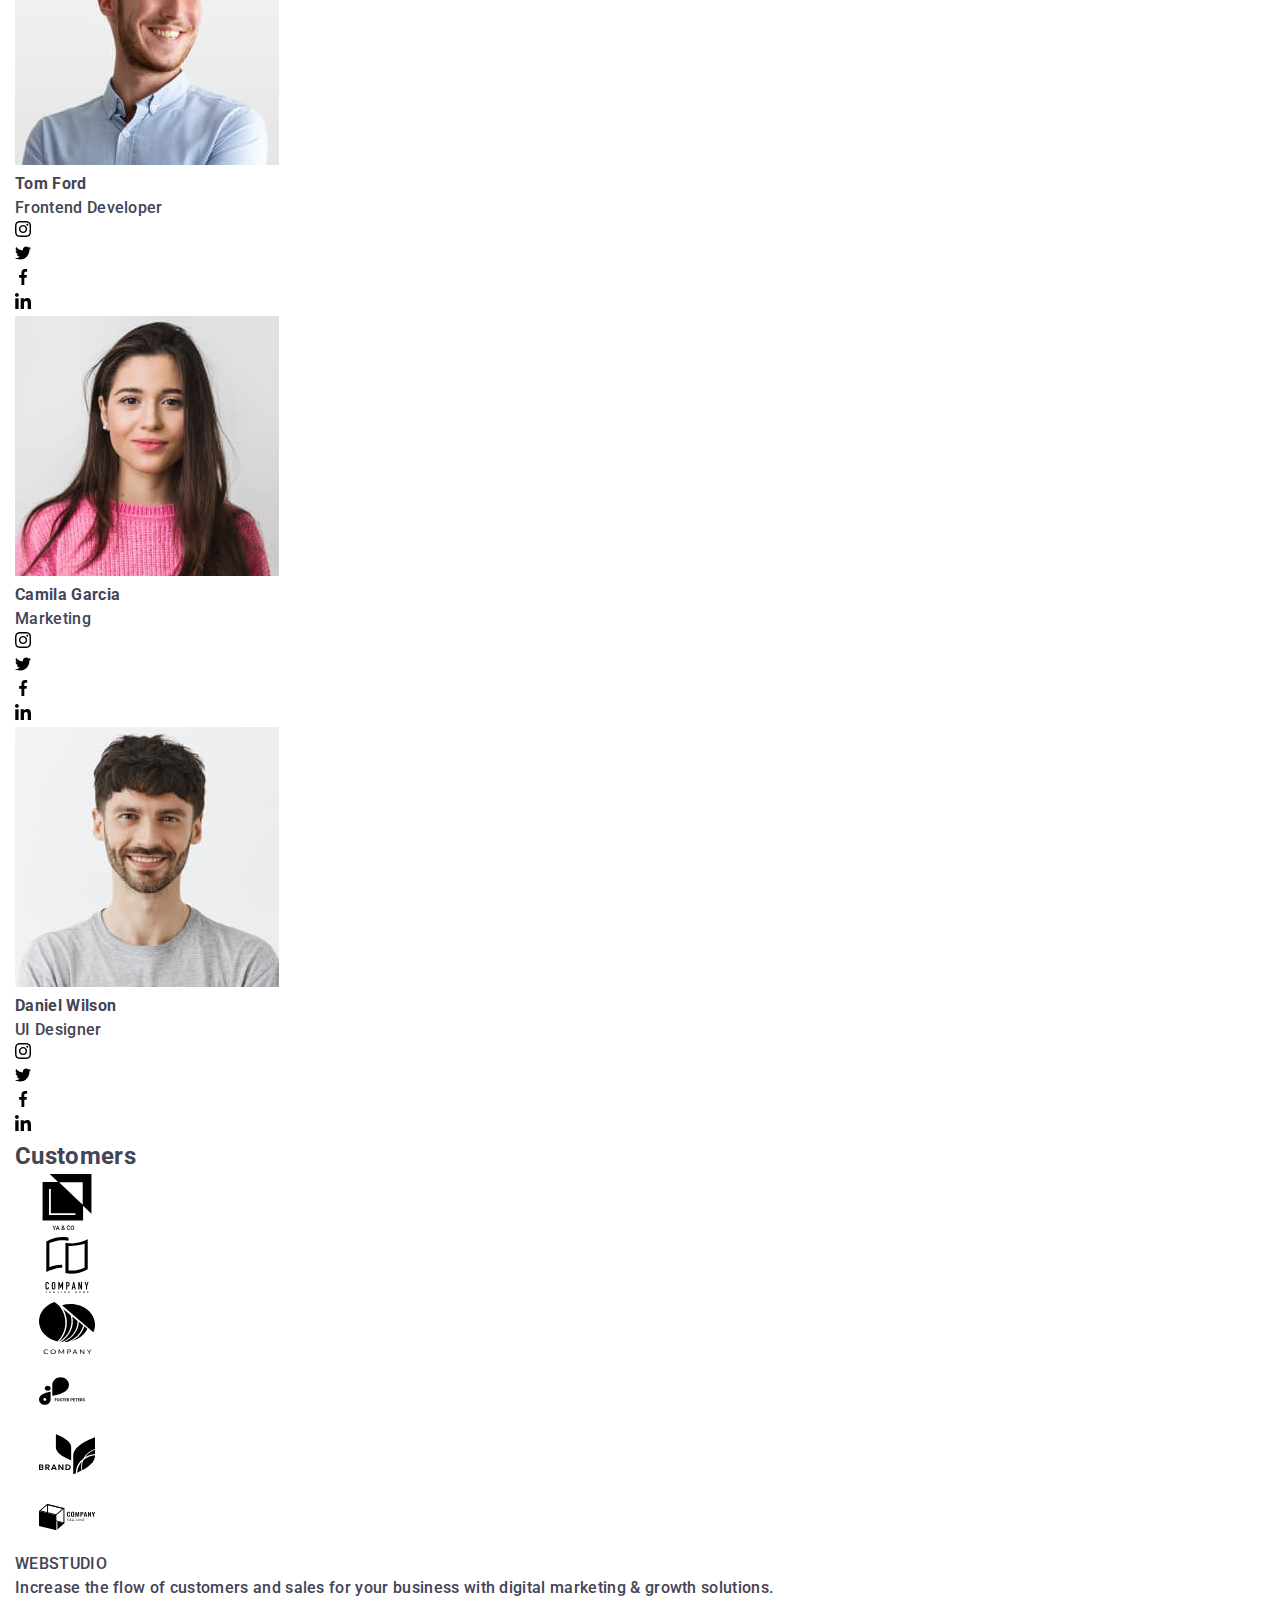
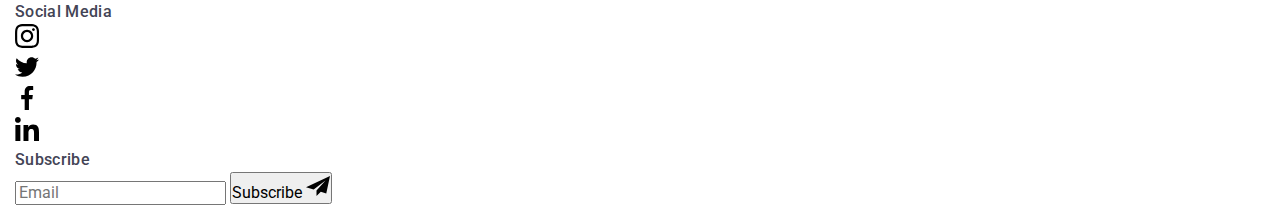
==== commit cf3cec76: "done mobile" ====
--- a/index.html
+++ b/index.html
@@ -2,7 +2,7 @@
 <html lang="en">
   <head>
     <meta charset="UTF-8" />
-    <meta name="viewport" content="width=device-width, initial-scale=1.0">
+    <meta name="viewport" content="width=device-width, initial-scale=1.0" />
     <title>Web Studio</title>
     <link rel="preconnect" href="https://fonts.googleapis.com" />
     <link rel="preconnect" href="https://fonts.gstatic.com" crossorigin />
@@ -19,13 +19,11 @@
   <body>
     <header>
       <div class="container flex">
-        <nav>
+        <nav class="flex">
+          <a class="custom-link__logo" href="./index.html"
+            ><span>WEB</span>STUDIO</a
+          >
           <ul class="flex header__menu">
-            <li>
-              <a class="custom-link__logo" href="./index.html"
-                ><span>WEB</span>STUDIO</a
-              >
-            </li>
             <li><a class="custom-link current" href="index.html">Studio</a></li>
             <li><a class="custom-link" href="portfolio.html">Portfolio</a></li>
             <li><a class="custom-link" href="/">Contacts</a></li>
@@ -47,9 +45,14 @@
             </li>
           </ul>
         </address>
+        <button class="burger-menu">
+          <svg width="32" height="22">
+            <use href="./images/svg/iconpack.svg#icon-burger-menu"></use>
+          </svg>
+        </button>
       </div>
     </header>
-
+   
     <main>
       <section class="solutions-section">
         <div class="container solutions-section__container">
@@ -66,7 +69,7 @@
       <section class="strategy-section">
         <div class="container">
           <h2 class="title-2 visually-hidden">Our Strategy</h2>
-          <ul class="flex strategy-section__cards">
+          <ul class="strategy-section__cards">
             <li class="strategy-section__cards-item">
               <div class="strategy-section__cards-item__svg">
                 <svg width="64" height="64">
@@ -121,7 +124,7 @@
           </ul>
         </div>
       </section>
-
+ 
       <section class="doing-section">
         <div class="container">
           <h2 class="title-2">What are we doing</h2>
@@ -129,7 +132,10 @@
             <li class="doing-section__cards-item">
               <img
                 src="./images/competencies/computer.jpg"
-                srcset="./images/competencies/computer.jpg 1x, ./images/competencies/computer@2x.jpg 2x"
+                srcset="
+                  ./images/competencies/computer.jpg    1x,
+                  ./images/competencies/computer@2x.jpg 2x
+                "
                 height="300"
                 width="360"
                 alt="Analyst"
@@ -138,7 +144,10 @@
             <li class="doing-section__cards-item">
               <img
                 src="./images/competencies/mobile_ui.jpg"
-                srcset="./images/competencies/mobile_ui.jpg 1x, ./images/competencies/mobile_ui@2x.jpg 2x"
+                srcset="
+                  ./images/competencies/mobile_ui.jpg    1x,
+                  ./images/competencies/mobile_ui@2x.jpg 2x
+                "
                 height="300"
                 width="360"
                 alt="Mobile UI"
@@ -147,7 +156,10 @@
             <li class="doing-section__cards-item">
               <img
                 src="./images/competencies/interface.jpg"
-                srcset="./images/competencies/interface.jpg 1x, ./images/competencies/interface@2x.jpg 2x"
+                srcset="
+                  ./images/competencies/interface.jpg    1x,
+                  ./images/competencies/interface@2x.jpg 2x
+                "
                 height="300"
                 width="360"
                 alt="Interface"
@@ -160,19 +172,21 @@
       <section class="team-section">
         <div class="container">
           <h2 class="title-2">Our Team</h2>
-          <ul class="flex team-section__cards">
-
+          <ul class="team-section__cards">
             <li class="team-section__cards-item">
               <img
                 class="team-section__cards-item__img"
                 src="./images/team/mark_guerrero.jpg"
-                srcset="./images/team/mark_guerrero.jpg 1x, ./images/team/mark_guerrero@2x.jpg 2x"
+                srcset="
+                  ./images/team/mark_guerrero.jpg    1x,
+                  ./images/team/mark_guerrero@2x.jpg 2x
+                "
                 height="260"
                 width="264"
                 alt="Mark's photo"
               />
               <div class="team-section__cards-item__text">
-                <h3 class="title-3">Mark Guerrero</h3>
+                <h4 class="title-4">Mark Guerrero</h4>
                 <p class="team-section__cards-item__p">Product Designer</p>
                 <div class="team-section__cards-item__links">
                   <ul class="team-section__cards-item__links-div">
@@ -221,13 +235,16 @@
               <img
                 class="team-section__cards-item__img"
                 src="./images/team/tom_ford.jpg"
-                srcset="./images/team/tom_ford.jpg 1x, ./images/team/tom_ford@2x.jpg 2x"
+                srcset="
+                  ./images/team/tom_ford.jpg    1x,
+                  ./images/team/tom_ford@2x.jpg 2x
+                "
                 height="260"
                 width="264"
                 alt="Tom's photo'"
               />
               <div class="team-section__cards-item__text">
-                <h3 class="title-3">Tom Ford</h3>
+                <h4 class="title-4">Tom Ford</h4>
                 <p class="team-section__cards-item__p">Frontend Developer</p>
                 <div class="team-section__cards-item__links">
                   <ul class="team-section__cards-item__links-div">
@@ -276,13 +293,16 @@
               <img
                 class="team-section__cards-item__img"
                 src="./images/team/camila_garcia.jpg"
-                srcset="./images/team/camila_garcia.jpg 1x, ./images/team/camila_garcia@2x.jpg 2x"
+                srcset="
+                  ./images/team/camila_garcia.jpg    1x,
+                  ./images/team/camila_garcia@2x.jpg 2x
+                "
                 height="260"
                 width="264"
                 alt="Camilas photo"
               />
               <div class="team-section__cards-item__text">
-                <h3 class="title-3">Camila Garcia</h3>
+                <h4 class="title-4">Camila Garcia</h4>
                 <p class="team-section__cards-item__p">Marketing</p>
                 <div class="team-section__cards-item__links">
                   <ul class="team-section__cards-item__links-div">
@@ -331,13 +351,16 @@
               <img
                 class="team-section__cards-item__img"
                 src="./images/team/daniel_wilson.jpg"
-                srcset="./images/team/daniel_wilson.jpg 1x, ./images/team/daniel_wilson@2x.jpg 2x"
+                srcset="
+                  ./images/team/daniel_wilson.jpg    1x,
+                  ./images/team/daniel_wilson@2x.jpg 2x
+                "
                 height="260"
                 width="264"
                 alt="Daniel's photo'"
               />
               <div class="team-section__cards-item__text">
-                <h3 class="title-3">Daniel Wilson</h3>
+                <h4 class="title-4">Daniel Wilson</h4>
                 <p class="team-section__cards-item__p">UI Designer</p>
                 <div class="team-section__cards-item__links">
                   <ul class="team-section__cards-item__links-div">
@@ -434,10 +457,11 @@
           </ul>
         </div>
       </section>
-    </main> 
+    
+    </main>
 
     <footer class="footer">
-      <div class="container footer__container">
+      <div class="container">
         <div class="footer__text">
           <a class="custom-link__logo" href="./index.html"
             ><span>WEB</span>STUDIO</a
@@ -449,7 +473,7 @@
         </div>
 
         <div class="footer__icons">
-          <h4 class="title-4">Social Media</h4>
+          <p>Social Media</p>
           <ul class="footer__icons__list">
             <li class="footer__icons__list-item">
               <a class="list-item__link" href="./">
@@ -505,7 +529,7 @@
         </div>
       </div>
     </footer>
-
+<!--
     <div class="data-modal is-hidden">
       <div class="modal__box">
         <button type="button" class="data-modal-close">
@@ -571,6 +595,63 @@
       </div>
     </div>
 
+    <div class="mobile-menu">
+      <button type="button" class="menu-btn__close">
+        <svg width="8" height="8">
+          <use href="./images/svg/iconpack.svg#icon-close_btn"></use>
+        </svg>
+      </button>
+      <div class="mobile-menu__container">
+        <ul class="mobile-menu__list">
+          <li class="mobile-menu__list__item"><a href="">Studio</a></li>
+          <li class="mobile-menu__list__item"><a href="">Portfolio</a></li>
+          <li class="mobile-menu__list__item"><a href="">Contacts</a></li>
+        </ul>
+
+        <address class="mobile-menu__address">
+          <a class="mobile-menu__address__tel" href="tel:+110001111111"
+            >+11 (000) 111-11-11</a
+          >
+          <a class="mobile-menu__address__mail" href="mailto:info@devstudio.com"
+            >info@devstudio.com</a
+          >
+
+          <ul class="mobile-menu__address__links-div">
+            <li class="mobile-menu__address__links__icon">
+              <a class="icon__link" href="./">
+                <svg width="16" height="16">
+                  <use href="./images/svg/iconpack.svg#icon-instagram"></use>
+                </svg>
+              </a>
+            </li>
+            <li class="mobile-menu__address__links__icon">
+              <a class="icon__link" href="./">
+                <svg width="16" height="16">
+                  <use href="./images/svg/iconpack.svg#icon-twitter"></use>
+                </svg>
+              </a>
+            </li>
+            <li class="mobile-menu__address__links__icon">
+              <a class="icon__link" href="./">
+                <svg width="16" height="16">
+                  <use href="./images/svg/iconpack.svg#icon-facebook"></use>
+                </svg>
+              </a>
+            </li>
+            <li class="mobile-menu__address__links__icon">
+              <a class="icon__link" href="./">
+                <svg width="16" height="16">
+                  <use href="./images/svg/iconpack.svg#icon-linkedin"></use>
+                </svg>
+              </a>
+            </li>
+          </ul>
+        </address>
+      </div>
+    </div>
+
+  -->
     <script defer src="./js/new-modal.js"></script>
+    <script defer src="./js/mobile-menu.js"></script>
   </body>
 </html>
--- a/css/style.css
+++ b/css/style.css
@@ -10,11 +10,17 @@
 
 body {
   font-family: "Roboto", sans-serif;
-  font-style: normal;
-  color: var(--slate-color);
+  font-weight: 500;
   font-size: 16px;
   line-height: 1.5;
-  letter-spacing: 2%;
+  letter-spacing: 0.02em;
+  color: var(--slate-color);
+}
+
+a {
+  text-decoration: none;
+  color: inherit;
+  cursor: pointer;
 }
 
 h1,
@@ -27,14 +33,6 @@
   padding: 0;
 }
 
-.container {
-  max-width: 1158px;
-  margin: 0 auto 0 auto;
-  padding: 0;
-  padding-left: 15px;
-  padding-right: 15px;
-}
-
 ul {
   margin: 0;
   padding: 0;
@@ -49,6 +47,10 @@
 p {
   margin: 0;
   padding: 0;
+}
+
+.flex {
+  display: flex;
 }
 
 .visually-hidden {
@@ -64,64 +66,477 @@
   overflow: hidden;
 }
 
-.title-1 {
-  font-family: "Roboto", sans-serif;
-  font-weight: 700;
-  font-size: 56px;
-  line-height: 1.07143;
-  letter-spacing: 0.02em;
-  text-align: center;
-  color: var(--white-color);
-  margin: 0 0 48px 0;
-}
-
-.title-2 {
-  color: var(--navy-blue);
-  font-size: 36px;
-  line-height: 1.11;
-  text-align: center;
-  margin-bottom: 72px;
-}
-
-.title-3 {
-  color: var(--navy-blue);
-  font-size: 20px;
-  line-height: 1.2;
-  margin-bottom: 8px;
-  font-weight: 500;
-}
-
-.title-4 {
-  font-weight: 500;
-  margin-bottom: 16px;
-}
-
-.modal_title {
-  font-weight: 500;
-  font-size: 16px;
-  line-height: 1.5;
-  letter-spacing: 0.02em;
-  color: var(--navy-blue);
-  margin-bottom: 16px;
-  text-align: center;
-}
-
-.flex {
-  display: flex;
+@media (min-width: 320px) and (max-width: 428px) {
+  .container {
+    max-width: 396px;
+    width: 100%;
+    margin: 0 auto 0 auto;
+    padding: 0;
+    padding-left: 16px;
+    padding-right: 16px;
+  }
+
+  .title-1 {
+    font-family: "Roboto", sans-serif;
+    font-weight: 700;
+    font-size: 36px;
+    line-height: 1.11111;
+    letter-spacing: 0.02em;
+    text-transform: capitalize;
+    text-align: center;
+    color: var(--white-color);
+    margin: 0 0 72px 0;
+  }
+
+  .title-2 {
+    font-family: "Roboto", sans-serif;
+    font-weight: 700;
+    font-size: 36px;
+    line-height: 1.11111;
+    letter-spacing: 0.02em;
+    text-transform: capitalize;
+    text-align: center;
+    color: var(--navy-blue);
+    margin-bottom: 72px;
+  }
+
+  .title-3 {
+    font-family: "Roboto", sans-serif;
+    font-weight: 700;
+    font-size: 36px;
+    line-height: 1.11111;
+    letter-spacing: 0.02em;
+    text-transform: capitalize;
+    text-align: center;
+    color: var(--navy-blue);
+  }
+
+  .title-4 {
+    font-family: "Roboto", sans-serif;
+    font-weight: 500;
+    font-size: 20px;
+    line-height: 1.2;
+    letter-spacing: 0.02em;
+    text-align: center;
+    color: var(--navy-blue);
+  }
+
+  .title-5 {
+    font-weight: 500;
+    margin-bottom: 16px;
+  }
+
+  /* Header */
+  .header__container {
+    padding-top: 24px;
+    padding-bottom: 24px;
+    padding-right: 16px;
+    padding-left: 16px;
+  }
+
+  .custom-link__logo {
+    display: block;
+    padding-top: 24px;
+    padding-bottom: 24px;
+  }
+
+  nav {
+    margin-right: auto;
+  }
+
+  .header__menu {
+    display: none;
+  }
+
+  .header__address {
+    display: none;
+  }
+
+  .custom-link__logo {
+    font-family: "Raleway", sans-serif;
+    font-weight: 800;
+    font-size: 18px;
+    font-style: normal;
+    line-height: 1.16667;
+    letter-spacing: 0.03em;
+    text-transform: uppercase;
+    color: var(--navy-blue);
+  }
+
+  .burger-menu {
+    background-color: inherit;
+    border: none;
+  }
+
+  /* index.html */
+
+  /* Solutions-section */
+
+  .solutions-section {
+    padding-top: 112px;
+    padding-bottom: 112px;
+    margin-left: auto;
+    margin-right: auto;
+    max-width: 1440px;
+    width: 100%;
+    background-image: linear-gradient(
+        rgba(46, 47, 66, 0.7),
+        rgba(46, 47, 66, 0.7)
+      ),
+      url(../images/hero/hero-bg.jpg);
+    background-size: cover;
+    background-repeat: no-repeat;
+  }
+
+  @media (-webkit-min-device-pixel-ratio: 2), (min-resolution: 192dpi) {
+    .solutions-section {
+      background-image: linear-gradient(
+          rgba(46, 47, 66, 0.7),
+          rgba(46, 47, 66, 0.7)
+        ),
+        url(../images/hero/hero-bg@2x.jpg);
+    }
+  }
+
+  .solutions-section__container {
+    margin-left: auto;
+    margin-right: auto;
+    max-width: 530px;
+  }
+
+  .solutions-section {
+    background-color: var(--navy-blue);
+  }
+
+  .solutions-section__button {
+    font-family: "Roboto", sans-serif;
+    font-weight: 500;
+    font-size: 16px;
+    line-height: 1.5;
+    letter-spacing: 0.04em;
+    background-color: var(--iris-color);
+    color: var(--white-color);
+    border: 0;
+    cursor: pointer;
+    border-radius: 4px;
+    padding: 16px 32px;
+    box-shadow: 0px 4px 4px 0px #00000026;
+    display: block;
+    margin: 0 auto;
+    transition: background-color ease-in-out;
+  }
+
+  .solutions-section__button:hover {
+    background-color: var(--ocean-color);
+  }
+
+  .solutions-section__button:focus {
+    background-color: var(--ocean-color);
+  }
+
+  /* strategy-section */
+
+  .strategy-section {
+    padding-top: 96px;
+    padding-bottom: 96px;
+  }
+
+  .strategy-section__cards-item__svg {
+    display: none;
+  }
+
+  .strategy-section__cards-item {
+    margin-bottom: 72px;
+  }
+
+  .strategy-section__cards-item .title-3 {
+    margin-bottom: 8px;
+  }
+
+  /* doing-section */
+
+  .doing-section {
+    display: none;
+  }
+
+  /* team-section */
+  .team-section {
+    background-color: var(--cloud-color);
+    padding-top: 96px;
+    padding-bottom: 96px;
+  }
+
+  .team-section__cards {
+    display: flex;
+    flex-direction: column;
+    align-items: center;
+    gap: 72px;
+  }
+
+  .team-section__cards-item {
+    box-shadow: 0 2px 1px 0 rgba(46, 47, 66, 0.08),
+      0 1px 1px 0 rgba(46, 47, 66, 0.16), 0 1px 6px 0 rgba(46, 47, 66, 0.08);
+    width: calc(100% - 133px);
+    border-radius: 0 0 4px 4px;
+    text-align: center;
+    box-shadow: 0 2px 1px 0 rgba(46, 47, 66, 0.08),
+      0 1px 1px 0 rgba(46, 47, 66, 0.16), 0 1px 6px 0 rgba(46, 47, 66, 0.08);
+    background-color: var(--white-color);
+  }
+
+  .team-section__cards-item__links {
+    display: flex;
+    justify-content: center;
+    align-items: center;
+  }
+
+  .team-section__cards-item__links-div {
+    display: flex;
+    flex-direction: row;
+    align-items: center;
+    gap: 24px;
+  }
+
+  .team-section__cards-item__links__icon {
+    height: 40px;
+    width: 40px;
+  }
+
+  .icon__link {
+    display: flex;
+    align-items: center;
+    justify-content: center;
+    height: 100%;
+    width: 100%;
+    border: 1px solid var(--iris-color);
+    background-color: var(--iris-color);
+    border-radius: 50%;
+    transition: background-color ease-in-out;
+  }
+
+  .icon__link:hover {
+    background-color: var(--ocean-color);
+  }
+
+  .icon__link use {
+    fill: var(--white-color);
+  }
+
+  .team-section__cards-item__text {
+    padding-top: 32px;
+    padding-bottom: 32px;
+  }
+
+  .team-section__cards-item__text .title-4 {
+    margin-bottom: 8px;
+  }
+
+  .team-section__cards-item__p {
+    margin-bottom: 8px;
+  }
+
+  /* Customers-section */
+  .customers-section {
+    padding-top: 120px;
+    padding-bottom: 120px;
+  }
+
+  .customers-section__list {
+    display: flex;
+    flex-wrap: wrap;
+    gap: 24px;
+    justify-content: space-between;
+  }
+
+  .customers-section__list-item {
+    width: calc(50% - 16px);
+    height: 88px;
+  }
+
+  .customers-section__list-item a {
+    height: 100%;
+    width: 100%;
+    display: flex;
+    justify-content: center;
+    align-items: center;
+    border: 1px solid #8e8f99;
+    border-radius: 4px;
+    transition: fill ease-in-out;
+  }
+
+  .customers-section__list-item use {
+    fill: #8e8f99;
+  }
+
+  .customers-section__list-item:hover a {
+    border-color: #404bbf;
+  }
+
+  .customers-section__list-item:hover use {
+    fill: #404bbf;
+  }
+
+  /* footer */
+
+  .footer {
+    padding-top: 100px;
+    padding-bottom: 100px;
+    background-color: var(--navy-blue);
+    color: var(--cloud-color);
+    text-align: center;
+  }
+
+  .footer__text {
+    font-weight: 400;
+    width: 100%;
+    max-width: 268px;
+    margin-bottom: 72px;
+    margin-left: auto;
+    margin-right: auto;
+  }
+
+  .footer__text .custom-link__logo {
+    font-family: "Raleway", sans-serif;
+    font-weight: 800;
+    font-size: 18px;
+    line-height: 1.16667;
+    letter-spacing: 0.03em;
+    text-transform: uppercase;
+    color: #f4f4fd;
+    margin-bottom: 18px;
+  }
+
+  .footer__icons {
+    margin-bottom: 72px;
+    display: flex;
+    flex-direction: column;
+    justify-content: center;
+    align-items: center;
+  }
+
+  .footer__icons__list {
+    display: flex;
+    gap: 16px;
+  }
+
+  .footer__icons p {
+    margin-bottom: 16px;
+  }
+
+  .footer__icons__list-item {
+    height: 40px;
+    width: 40px;
+  }
+
+  .list-item__link:hover {
+    background-color: #31d0aa;
+  }
+
+  .list-item__link use {
+    fill: var(--white-color);
+  }
+
+  .list-item__link {
+    border-radius: 50%;
+    background-color: var(--iris-color);
+    height: 100%;
+    width: 100%;
+    display: flex;
+    justify-content: center;
+    align-items: center;
+    transition: background-color ease-in-out;
+  }
+
+  .footer__subscribe {
+    display: flex;
+    flex-direction: column;
+    justify-content: center;
+    align-items: center;
+  }
+
+  .footer__subscribe p {
+    margin-bottom: 16px;
+  }
+
+  .subscribe__form {
+    display: flex;
+    flex-direction: column;
+    justify-content: center;
+    align-items: center;
+  }
+
+  .subscribe__form label {
+    line-height: 1.5;
+    letter-spacing: 0.02em;
+    color: var(--white-color);
+    margin-bottom: 16px;
+  }
+
+  .subscribe__form input {
+    color: var(--white-color);
+    border: 1px solid var(--white-color);
+    padding: 8px 16px;
+    width: 100%;
+    max-width: 398px;
+    border-radius: 4px;
+    background-color: inherit;
+    outline: transparent;
+    font-family: "Roboto", sans-serif;
+    font-weight: 400;
+    font-size: 12px;
+    line-height: 2;
+    letter-spacing: 0.04em;
+    color: #fff;
+  }
+
+  .subscribe__form input:active {
+    border-color: var(--iris-color);
+  }
+
+  .subscribe__form input:focus {
+    border-color: var(--iris-color);
+  }
+
+  .subscribe__form input::placeholder {
+    color: var(--white-color);
+  }
+
+  .subscribe__form button {
+    padding: 8px 24px;
+    line-height: 1.5;
+    letter-spacing: 0.04em;
+    text-align: center;
+    color: var(--white-color);
+    background-color: var(--iris-color);
+    border-radius: 4px;
+    border: 0;
+    cursor: pointer;
+    display: flex;
+    text-align: center;
+  }
+
+  .subscribe__form button svg {
+    margin-left: 16px;
+    fill: var(--white-color);
+}
+}
+
+.container {
+  max-width: 1158px;
+  padding-left: 15px;
+  padding-right: 15px;
 }
 
 /* header */
+
+/* 
+ВОССТАНОВИТЬ ДЛЯ ПЛАНШЕТА!!!!!!!!
 header {
-  border-bottom: 1px solid var(--cornflower-color);
-}
-
-nav {
-  margin-right: auto;
-}
+  border-bottom: 1px solid var(--cornflower-color); ----- ВОССТАНОВИТЬ
+}
+
 
 .header__container {
-  padding-top: 24px;
-  padding-bottom: 24px;
   padding-right: 156px;
   padding-left: 156px;
 }
@@ -133,12 +548,6 @@
 .header__address {
   gap: 40px;
   margin-left: auto;
-}
-
-.custom-link__logo {
-  display: block;
-  padding-top: 24px;
-  padding-bottom: 24px;
 }
 
 .custom-link__logo span {
@@ -181,209 +590,22 @@
   color: var(--ocean-color);
 }
 
-.custom-link__logo {
-  font-family: "Raleway", sans-serif;
-  font-optical-sizing: auto;
-  font-weight: 800;
-  text-decoration: none;
-  font-size: 21px;
-  line-height: 1.16;
-  color: inherit;
-  font-style: normal;
-  margin-right: 36px;
-}
-
-/* footer */
-.footer {
-  padding-top: 100px;
-  padding-bottom: 100px;
-  background-color: var(--navy-blue);
-  color: var(--cloud-color);
-}
+FOOTER
 
 .footer__container {
-  display: flex;
-}
-
-footer .custom-link__logo {
-  display: inline-block;
-  margin-bottom: 16px;
-  margin-right: 0;
-  padding-top: 0;
-  padding-bottom: 0;
-}
-
-.footer__text {
-  max-width: 264px;
-  width: 100%;
-  margin-right: 120px;
-}
-
-.footer__icons {
-  margin-right: 80px;
-}
-
-.footer__icons__list {
-  display: flex;
-  gap: 16px;
-}
-
-.footer__icons__list-item {
-  height: 40px;
-  width: 40px;
-}
-
-.list-item__link:hover {
-  background-color: #31d0aa;
-}
-
-.list-item__link use {
-  fill: var(--white-color);
-}
-
-.list-item__link {
-  border-radius: 50%;
-  background-color: var(--iris-color);
-  height: 100%;
-  width: 100%;
-  display: flex;
-  justify-content: center;
-  align-items: center;
-  transition: background-color ease-in-out;
-}
-
-.footer__subscribe p {
-  margin-bottom: 16px;
-}
-
-.subscribe__form {
-  display: flex;
-}
-
-.subscribe__form label {
-  margin-right: 24px;
-  line-height: 1.5;
-  letter-spacing: 0.02em;
-  color: var(--white-color);
-}
-
-.subscribe__form input {
-  color: var(--white-color);
-  border: 1px solid var(--white-color);
-  padding: 8px 16px;
-  min-width: 264px;
-  border-radius: 4px;
-  background-color: inherit;
-  outline: transparent;
-  font-family: "Roboto", sans-serif;
-  font-weight: 400;
-  font-size: 12px;
-  line-height: 2;
-  letter-spacing: 0.04em;
-  color: #fff;
-}
-
-.subscribe__form input:active {
-  border-color: var(--iris-color);
-}
-
-.subscribe__form input:focus {
-  border-color: var(--iris-color);
-}
-
-.subscribe__form input::placeholder {
-  color: var(--white-color);
-}
-
-.subscribe__form button {
-  padding: 8px 24px;
-  line-height: 1.5;
-  letter-spacing: 0.04em;
-  text-align: center;
-  color: var(--white-color);
-  background-color: var(--iris-color);
-  border-radius: 4px;
-  border: 0;
-  cursor: pointer;
-  display: flex;
-  text-align: center;
-}
-
-/* index.html */
-
-/* Solutions-section */
-.solutions-section {
-  padding-top: 188px;
-  padding-bottom: 188px;
-  margin-left: auto;
-  margin-right: auto;
-  max-width: 1440px;
-  width: 100%;
-  background-image: linear-gradient(
-      rgba(46, 47, 66, 0.7),
-      rgba(46, 47, 66, 0.7)
-    ),
-    url(../images/hero/hero-bg.jpg);
-    background-size: cover;
-    background-repeat: no-repeat;
-}
-
-@media (-webkit-min-device-pixel-ratio: 2), (min-resolution: 192dpi) {
-  .solutions-section {
-    background-image: linear-gradient(
-      rgba(46, 47, 66, 0.7),
-      rgba(46, 47, 66, 0.7)
-    ),
-    url(../images/hero/hero-bg@2x.jpg);
-  }
-}
-
-.solutions-section__container {
-  margin-left: auto;
-  margin-right: auto;
-  max-width: 530px;
-}
-
-.solutions-section {
-  background-color: var(--navy-blue);
-}
-
-.solutions-section__button {
-  background-color: var(--iris-color);
-  color: var(--white-color);
-  border: 0;
-  cursor: pointer;
-  border-radius: 4px;
-  padding: 16px 32px;
-  box-shadow: 0px 4px 4px 0px #00000026;
-  display: block;
-  margin: 0 auto;
-  transition: background-color ease-in-out;
-}
-
-.solutions-section__button:hover {
-  background-color: var(--ocean-color);
-}
-
-.solutions-section__button:focus {
-  background-color: var(--ocean-color);
-}
-
-/* strategy-section */
-
-.strategy-section {
-  padding-top: 120px;
-  padding-bottom: 120px;
-}
-
-.strategy-section__cards {
-  gap: 24px;
-}
-
-.strategy-section__cards-item {
-  width: calc((100% - 72px) / 4);
-}
-
+    display: flex;
+  }
+
+   .footer__icons {
+    margin-right: 80px;
+  }
+
+  */
+
+
+/* Strategy-section */
+
+/*
 .strategy-section__cards-item__svg {
   text-align: center;
   margin-bottom: 8px;
@@ -393,6 +615,19 @@
   border-radius: 4px;
 }
 
+.strategy-section__cards {
+  gap: 24px;
+}
+
+.strategy-section__cards-item {
+  width: calc((100% - 72px) / 4);
+}
+
+*/
+
+/*
+
+
 /* doing-section */
 .doing-section {
   padding-bottom: 120px;
@@ -410,114 +645,6 @@
 }
 
 /* team-section */
-
-.team-section {
-  background-color: var(--cloud-color);
-  padding-top: 120px;
-  padding-bottom: 120px;
-}
-
-.team-section__cards {
-  gap: 24px;
-}
-
-.team-section__cards-item {
-  border-radius: 0 0 4px 4px;
-  box-shadow: 0 2px 1px 0 rgba(46, 47, 66, 0.08),
-    0 1px 1px 0 rgba(46, 47, 66, 0.16), 0 1px 6px 0 rgba(46, 47, 66, 0.08);
-  width: calc((100% - 72px) / 4);
-  border-radius: 0 0 4px 4px;
-  text-align: center;
-  box-shadow: 0 2px 1px 0 rgba(46, 47, 66, 0.08),
-    0 1px 1px 0 rgba(46, 47, 66, 0.16), 0 1px 6px 0 rgba(46, 47, 66, 0.08);
-  background-color: var(--white-color);
-}
-
-.team-section__cards-item__links {
-  display: flex;
-  justify-content: center;
-  align-items: center;
-}
-
-.team-section__cards-item__links-div {
-  display: flex;
-  flex-direction: row;
-  align-items: center;
-  gap: 24px;
-}
-
-.team-section__cards-item__links__icon {
-  height: 40px;
-  width: 40px;
-}
-
-.icon__link {
-  display: flex;
-  align-items: center;
-  justify-content: center;
-  height: 100%;
-  width: 100%;
-  border: 1px solid var(--iris-color);
-  background-color: var(--iris-color);
-  border-radius: 50%;
-  transition: background-color ease-in-out;
-}
-
-.icon__link:hover {
-  background-color: var(--ocean-color);
-}
-
-.icon__link use {
-  fill: var(--white-color);
-}
-
-.team-section__cards-item__text {
-  padding-top: 32px;
-  padding-bottom: 32px;
-}
-
-.team-section__cards-item__p {
-  margin-bottom: 8px;
-}
-
-/* Customers-section */
-.customers-section {
-  padding-top: 120px;
-  padding-bottom: 120px;
-}
-
-.customers-section__list {
-  display: flex;
-  gap: 24px;
-}
-
-.customers-section__list-item {
-  width: calc((100% - 120px) / 6);
-  height: 88px;
-}
-
-.customers-section__list-item a {
-  height: 100%;
-  width: 100%;
-  display: flex;
-  justify-content: center;
-  align-items: center;
-  border: 1px solid #8e8f99;
-  border-radius: 4px;
-  transition: fill ease-in-out;
-}
-
-.customers-section__list-item use {
-  fill: #8e8f99;
-}
-
-.customers-section__list-item:hover a {
-  border-color: #404bbf;
-}
-
-.customers-section__list-item:hover use {
-  fill: #404bbf;
-}
 
 /* portfolio */
 .portfolio-section {
@@ -656,6 +783,16 @@
   top: 50%;
   transform: translate(-50%, -50%);
   transition: transform 0.2s;
+}
+
+.modal_title {
+  font-weight: 500;
+  font-size: 16px;
+  line-height: 1.5;
+  letter-spacing: 0.02em;
+  color: var(--navy-blue);
+  margin-bottom: 16px;
+  text-align: center;
 }
 
 .data-modal-close {
@@ -831,3 +968,115 @@
 .modal__form-btn:hover {
   background-color: var(--ocean-color);
 }
+
+/* burger-menu */
+.mobile-menu {
+  position: fixed;
+  top: 0;
+  left: 0;
+  width: 100%;
+  height: 100%;
+  padding: 40px 40px;
+  background-color: var(--white-color);
+  transform: translateX(100%);
+  transition: transform 0.3s;
+  overflow: hidden;
+  z-index: 2;
+}
+
+.is-open {
+  transform: translateX(0);
+}
+
+.mobile-menu__container {
+  flex-direction: column;
+}
+
+.menu-btn__close {
+  position: absolute;
+  top: 24px;
+  right: 24px;
+  width: 24px;
+  height: 24px;
+  display: flex;
+  justify-content: center;
+  align-items: center;
+  padding: 0;
+  border-radius: 100%;
+  border: 1px solid rgba(0, 0, 0, 0.1);
+  background-color: var(--cornflower-color);
+  cursor: pointer;
+}
+
+.menu-btn__close:hover {
+  background-color: var(--ocean-color);
+}
+
+.menu-btn__close:hover use {
+  fill: var(--white-color);
+}
+
+.menu-btn__close:active {
+  background-color: var(--ocean-color);
+}
+
+.menu-btn__close:active use {
+  fill: var(--white-color);
+}
+
+.mobile-menu__list__item {
+  font-family: "Roboto", sans-serif;
+  font-weight: 700;
+  font-size: 36px;
+  line-height: 1.11111;
+  letter-spacing: 0.02em;
+  text-transform: capitalize;
+  color: var(--navy-blue);
+  margin-bottom: 40px;
+  text-decoration: none;
+}
+
+.mobile-menu__list__item:last-child {
+  margin-bottom: 0;
+}
+
+.mobile-menu__address {
+  margin-top: auto;
+  display: flex;
+  flex-direction: column;
+}
+
+.mobile-menu__address__tel {
+  font-family: "Roboto", sans-serif;
+  font-weight: 700;
+  font-size: 36px;
+  font-style: normal;
+  line-height: 1.11111;
+  letter-spacing: 0.02em;
+  text-transform: capitalize;
+  color: var(--iris-color);
+  margin-bottom: 40px;
+}
+
+.mobile-menu__address__mail {
+  font-family: "Roboto", sans-serif;
+  font-weight: 500;
+  font-size: 20px;
+  font-style: normal;
+  line-height: 1.2;
+  letter-spacing: 0.02em;
+  color: #434455;
+  margin-bottom: 48px;
+}
+
+.mobile-menu__address__links-div {
+  display: flex;
+  flex-direction: row;
+  align-items: center;
+  gap: 56px;
+}
+
+.mobile-menu__address__links__icon {
+  height: 40px;
+  width: 40px;
+}
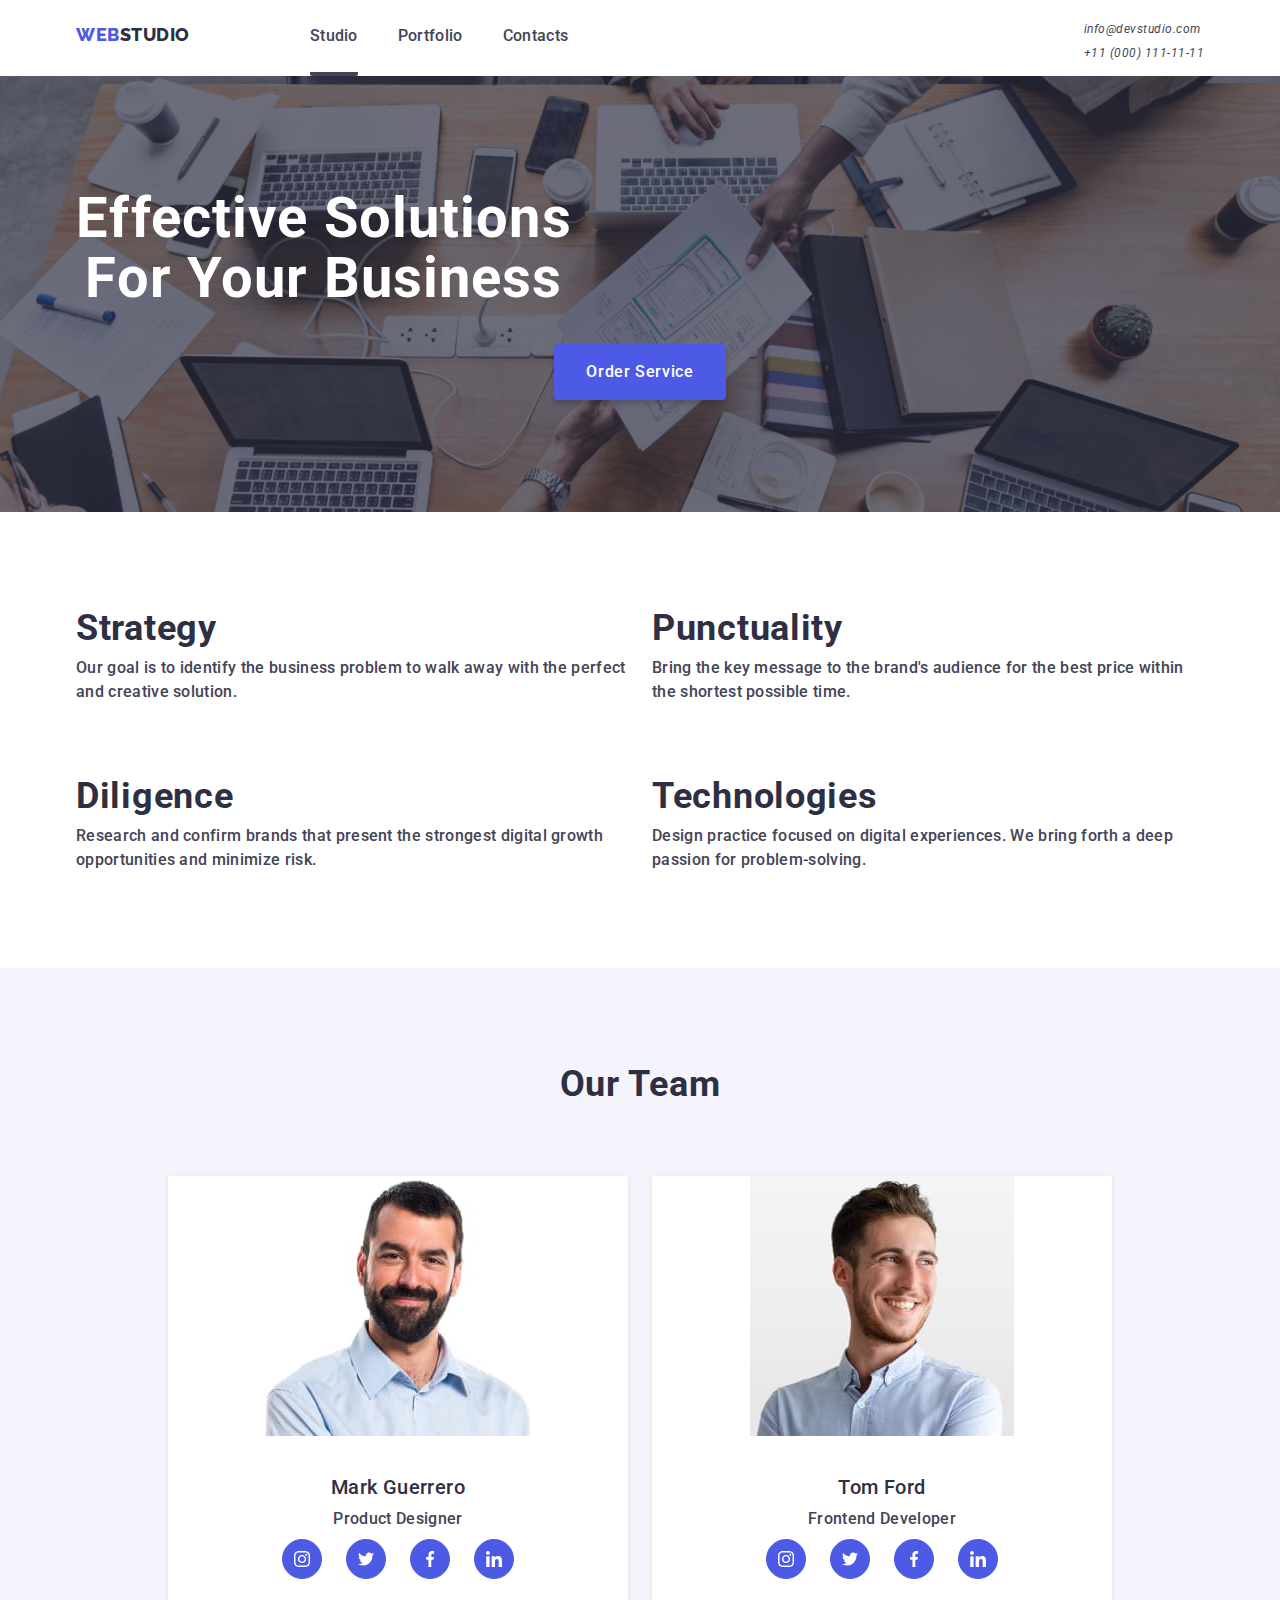
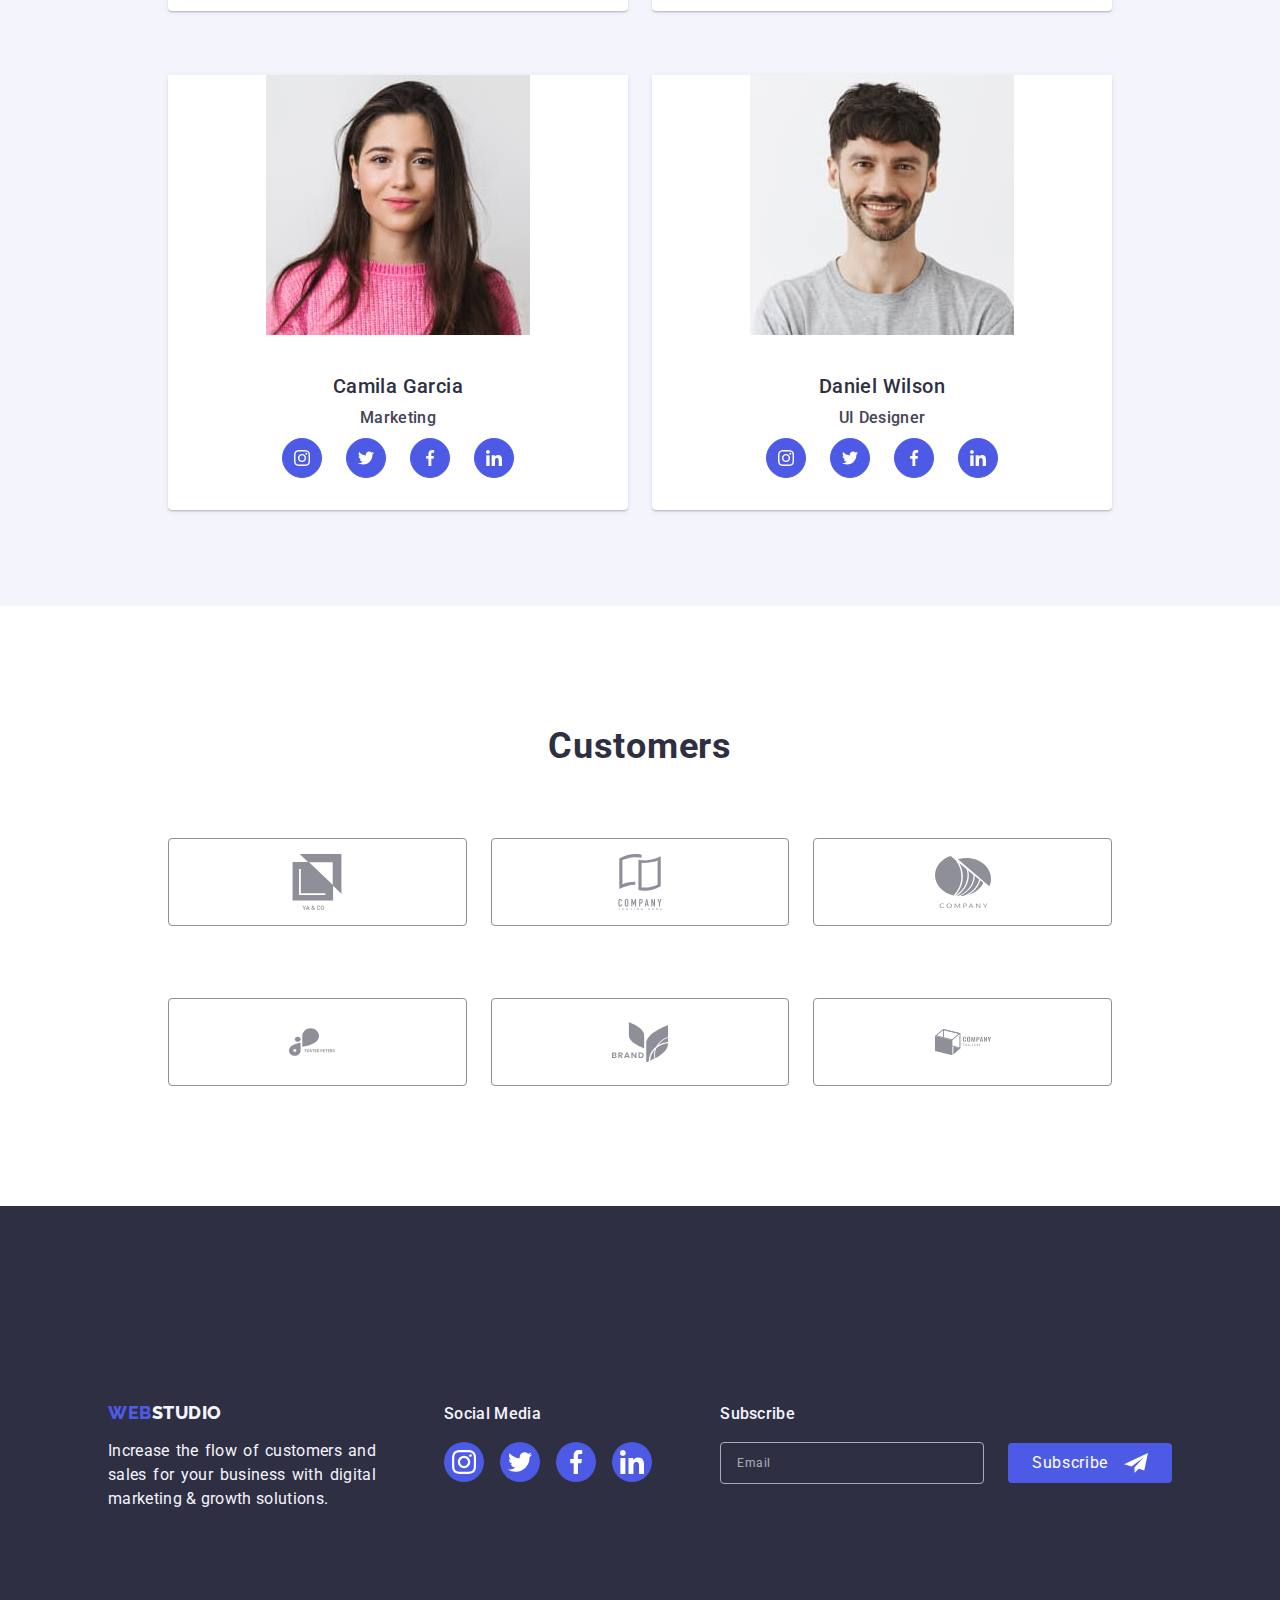
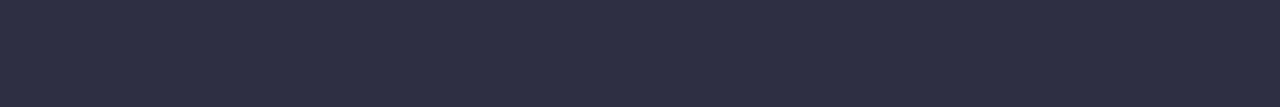
==== commit 944fb455: "done tablet mode" ====
--- a/index.html
+++ b/index.html
@@ -23,23 +23,23 @@
           <a class="custom-link__logo" href="./index.html"
             ><span>WEB</span>STUDIO</a
           >
-          <ul class="flex header__menu">
+          <ul class="header__menu">
             <li><a class="custom-link current" href="index.html">Studio</a></li>
             <li><a class="custom-link" href="portfolio.html">Portfolio</a></li>
             <li><a class="custom-link" href="/">Contacts</a></li>
           </ul>
         </nav>
         <address>
-          <ul class="flex header__address">
+          <ul class="header__address">
             <li>
               <a
-                class="custom-link contact-link"
+                class="contact-link"
                 href="mailto:info@devstudio.com"
                 >info@devstudio.com</a
               >
             </li>
             <li>
-              <a class="custom-link contact-link" href="tel:+110001111111"
+              <a class="contact-link" href="tel:+110001111111"
                 >+11 (000) 111-11-11</a
               >
             </li>
@@ -461,7 +461,7 @@
     </main>
 
     <footer class="footer">
-      <div class="container">
+      <div class="footer__container">
         <div class="footer__text">
           <a class="custom-link__logo" href="./index.html"
             ><span>WEB</span>STUDIO</a
@@ -529,7 +529,7 @@
         </div>
       </div>
     </footer>
-<!--
+
     <div class="data-modal is-hidden">
       <div class="modal__box">
         <button type="button" class="data-modal-close">
@@ -650,7 +650,6 @@
       </div>
     </div>
 
-  -->
     <script defer src="./js/new-modal.js"></script>
     <script defer src="./js/mobile-menu.js"></script>
   </body>
--- a/css/style.css
+++ b/css/style.css
@@ -66,7 +66,7 @@
   overflow: hidden;
 }
 
-@media (min-width: 320px) and (max-width: 428px) {
+@media (min-width: 320px) {
   .container {
     max-width: 396px;
     width: 100%;
@@ -163,9 +163,15 @@
     color: var(--navy-blue);
   }
 
+  .custom-link__logo span {
+    color: var(--iris-color);
+  }
+
   .burger-menu {
     background-color: inherit;
     border: none;
+    stroke: var(--navy-blue);
+    cursor: pointer;
   }
 
   /* index.html */
@@ -201,7 +207,6 @@
   .solutions-section__container {
     margin-left: auto;
     margin-right: auto;
-    max-width: 530px;
   }
 
   .solutions-section {
@@ -226,11 +231,7 @@
     transition: background-color ease-in-out;
   }
 
-  .solutions-section__button:hover {
-    background-color: var(--ocean-color);
-  }
-
-  .solutions-section__button:focus {
+  .solutions-section__button:active {
     background-color: var(--ocean-color);
   }
 
@@ -345,7 +346,7 @@
     display: flex;
     flex-wrap: wrap;
     gap: 24px;
-    justify-content: space-between;
+    justify-content: center;
   }
 
   .customers-section__list-item {
@@ -410,7 +411,6 @@
     margin-bottom: 72px;
     display: flex;
     flex-direction: column;
-    justify-content: center;
     align-items: center;
   }
 
@@ -450,8 +450,6 @@
   .footer__subscribe {
     display: flex;
     flex-direction: column;
-    justify-content: center;
-    align-items: center;
   }
 
   .footer__subscribe p {
@@ -463,9 +461,11 @@
     flex-direction: column;
     justify-content: center;
     align-items: center;
+    width: 100%;
   }
 
   .subscribe__form label {
+    width: 100%;
     line-height: 1.5;
     letter-spacing: 0.02em;
     color: var(--white-color);
@@ -518,7 +518,185 @@
   .subscribe__form button svg {
     margin-left: 16px;
     fill: var(--white-color);
-}
+  }
+}
+
+@media (min-width: 768px) {
+  .title-1 {
+    font-size: 56px;
+    line-height: 1.07143;
+    margin-bottom: 36px;
+  }
+
+  .title-3 {
+    text-align: left;
+  }
+
+  /* Header */
+
+  .header__menu {
+    display: flex;
+    gap: 40px;
+  }
+
+  .header__address {
+    display: block;
+    margin-top: 16px;
+  }
+
+  .burger-menu {
+    display: none;
+  }
+
+  header .custom-link__logo {
+    margin-right: 120px;
+  }
+
+  .custom-link {
+    display: block;
+    padding-top: 24px;
+    padding-bottom: 24px;
+    text-decoration: none;
+    color: inherit;
+    font-style: normal;
+    font-weight: 500;
+  }
+
+  .custom-link:active {
+    color: var(--ocean-color);
+  }
+
+  .custom-link:hover {
+    color: var(--ocean-color);
+  }
+
+  .custom-link:focus {
+    color: var(--ocean-color);
+  }
+
+  .current::after {
+    content: "";
+    position: absolute;
+    width: 100%;
+    background-color: transparent;
+    transition: background-color ease-in-out;
+  }
+
+  .custom-link.current {
+    border-bottom: 4px solid;
+    border-radius: 2px;
+  }
+
+  .contact-link {
+    font-family: "Roboto", sans-serif;
+    font-weight: 400;
+    font-size: 12px;
+    line-height: 1.16667;
+    letter-spacing: 0.04em;
+    color: var(--slate-color);
+  }
+
+  /* Solutions-section */
+  .solutions-section__container {
+    margin-left: auto;
+    margin-right: auto;
+    text-align: center;
+  }
+
+  .solutions-section__container .title-1 {
+    width: 100%;
+    max-width: 496px;
+  }
+
+  /* Strategy-section */
+
+  .strategy-section__cards {
+    display: flex;
+    flex-wrap: wrap;
+    gap: 72px 24px;
+  }
+
+  .strategy-section__cards-item {
+    width: calc((100% - 24px) / 2);
+    margin-bottom: 0;
+  }
+
+  /* Team-section */
+
+  .team-section__cards {
+    display: flex;
+    justify-content: center;
+    flex-direction: row;
+    flex-wrap: wrap;
+    gap: 64px 24px;
+  }
+
+  .team-section__cards-item {
+    width: calc((100% - 208px) / 2);
+  }
+
+  /* Customers-section */
+  .customers-section__list {
+    gap: 72px 24px;
+    justify-content: center;
+  }
+
+  .customers-section__list-item {
+    width: calc((100% - 232px) / 3);
+  }
+
+  /* Footer */
+
+  .footer__container {
+    display: flex;
+    flex-wrap: wrap;
+    flex-direction: row;
+    justify-content: space-between;
+    padding: 96px 108px;
+    text-align: justify;
+    gap: 72px 24px;
+  }
+
+  .footer__text {
+    font-weight: 400;
+    width: 100%;
+    max-width: 268px;
+    margin: 0;
+  }
+
+  .footer__text .custom-link__logo {
+    padding: 0;
+    margin-bottom: 16px;
+  }
+
+  .footer__icons {
+    margin-bottom: 0;
+    display: block;
+    width: 208px;
+  }
+
+  .subscribe__form {
+    display: flex;
+    flex-direction: row;
+    align-items: left;
+    width: 100%;
+  }
+
+  .subscribe__form label {
+    margin-bottom: 0;
+    margin-right: 24px;
+    font-family: "Roboto", sans-serif;
+    font-weight: 400;
+    font-size: 12px;
+    line-height: 2;
+    letter-spacing: 0.04em;
+    color: #fff;
+    opacity: 0.6;
+  }
+
+  .subscribe__form input {
+    width: 264px;
+  }
 }
 
 .container {
@@ -554,41 +732,12 @@
   color: var(--iris-color);
 }
 
-.custom-link {
-  display: block;
-  padding-top: 24px;
-  padding-bottom: 24px;
-  text-decoration: none;
-  color: inherit;
-  font-style: normal;
-  font-weight: 500;
-}
-
-.current::after {
-  content: "";
-  position: absolute;
-  width: 100%;
-  background-color: transparent;
-  transition: background-color ease-in-out;
-}
-
-.custom-link.current {
-  border-bottom: 4px solid;
-  border-radius: 2px;
-}
-
 .contact-link {
   font-weight: 400;
   transition: color ease-in-out;
 }
 
-.custom-link:hover {
-  color: var(--ocean-color);
-}
-
-.custom-link:focus {
-  color: var(--ocean-color);
-}
+
 
 FOOTER
 
@@ -601,7 +750,6 @@
   }
 
   */
-
 
 /* Strategy-section */
 
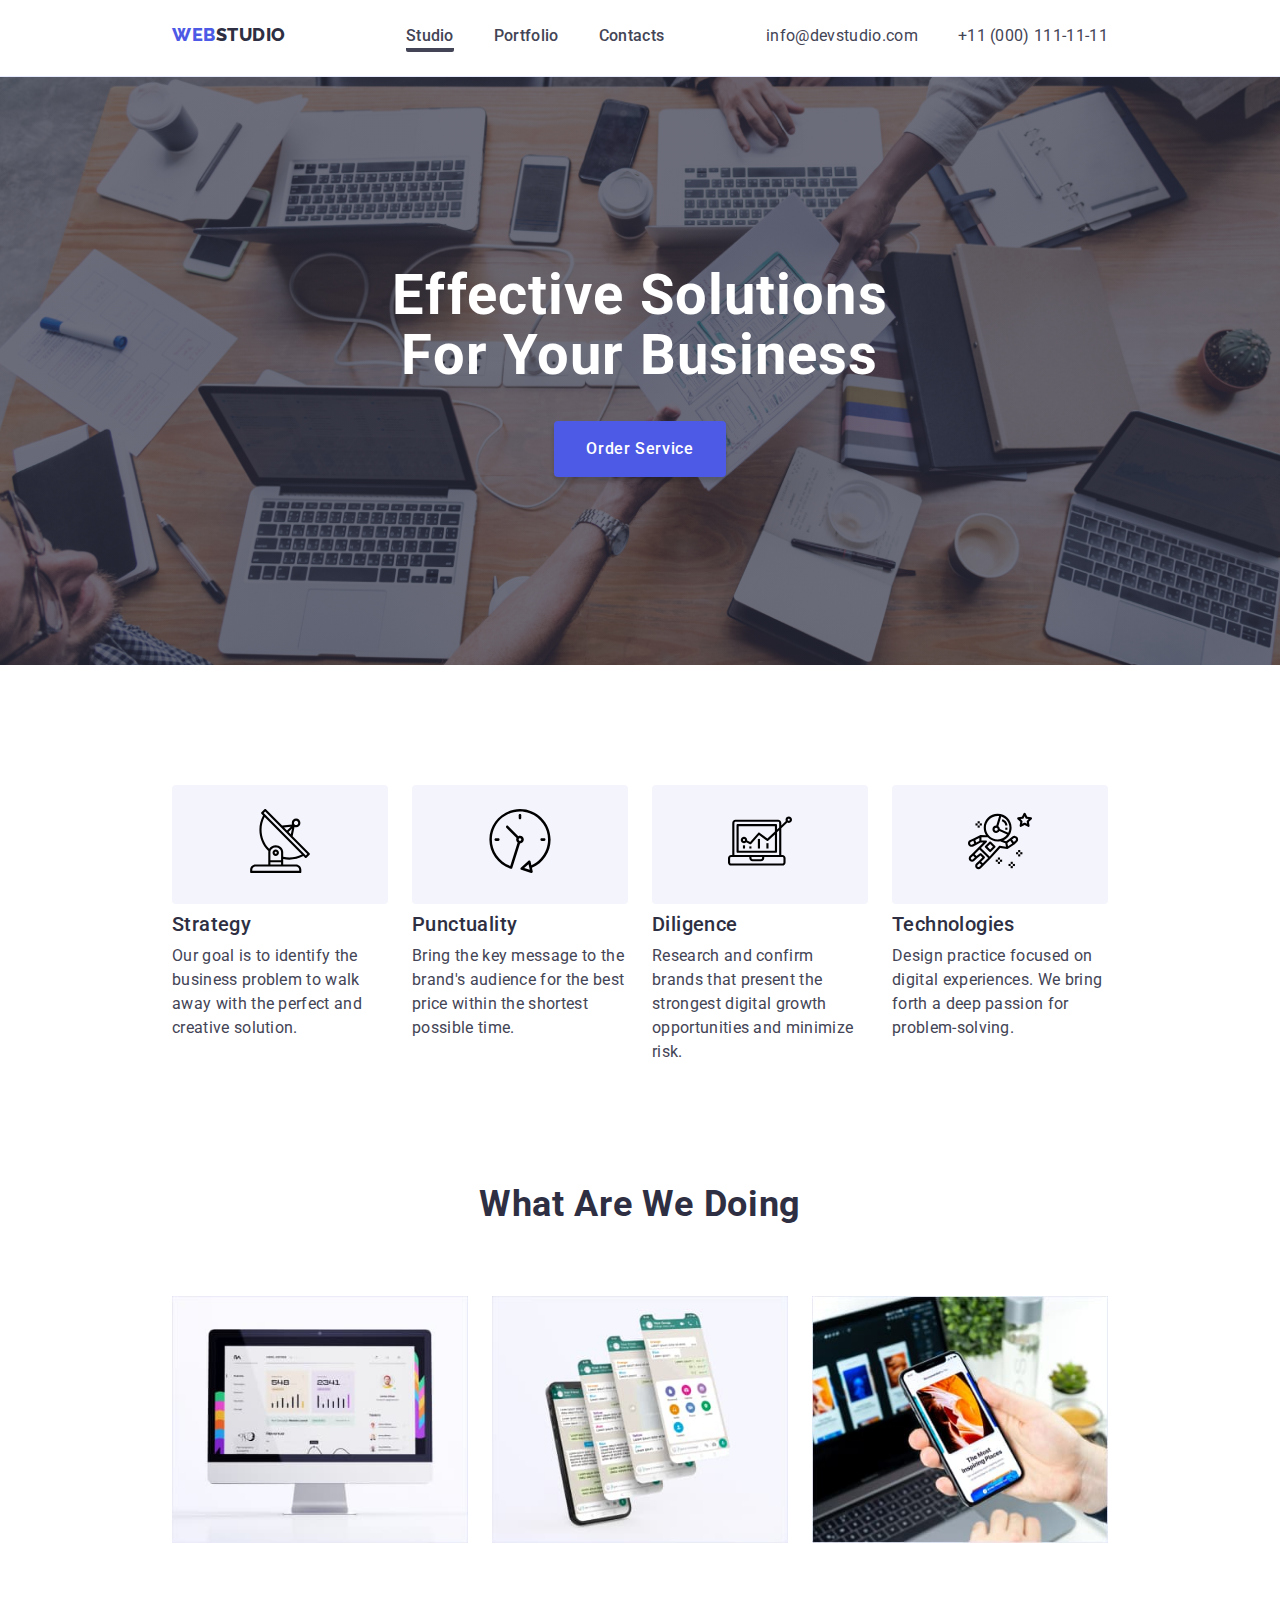
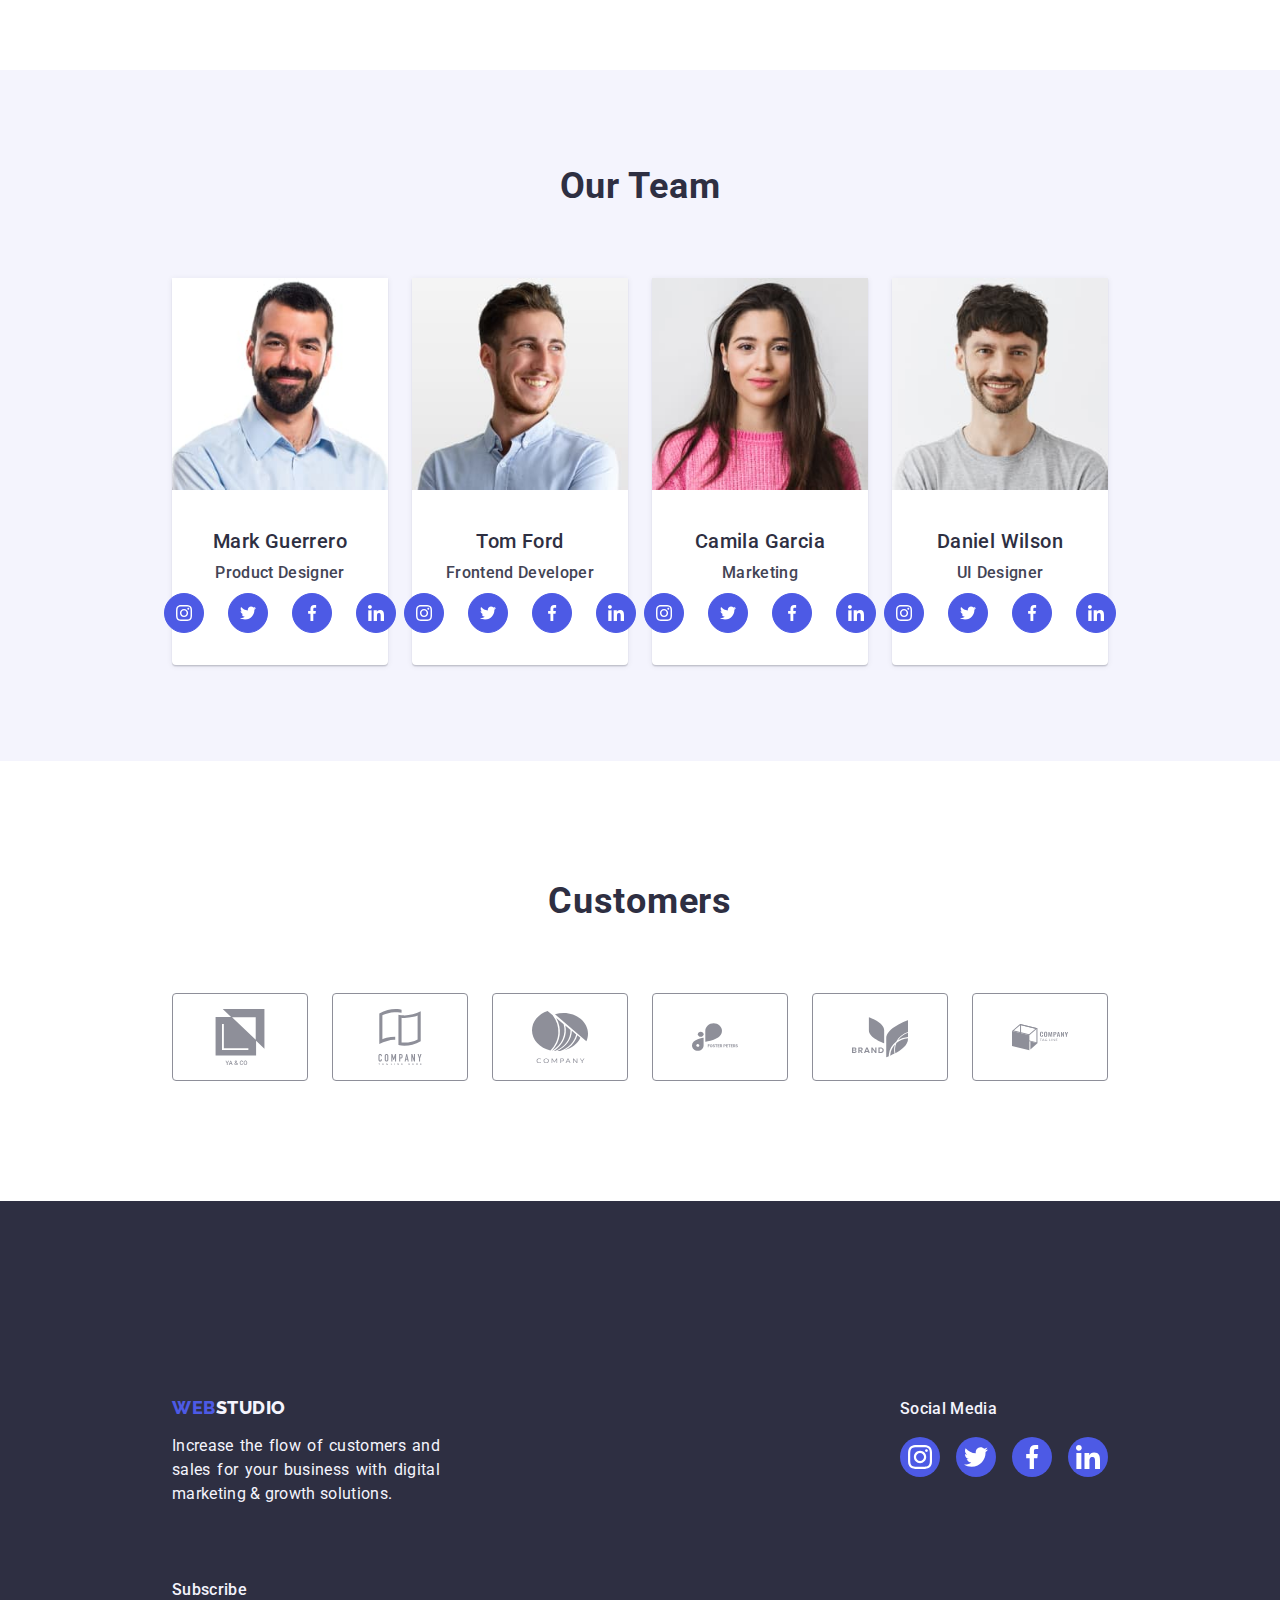
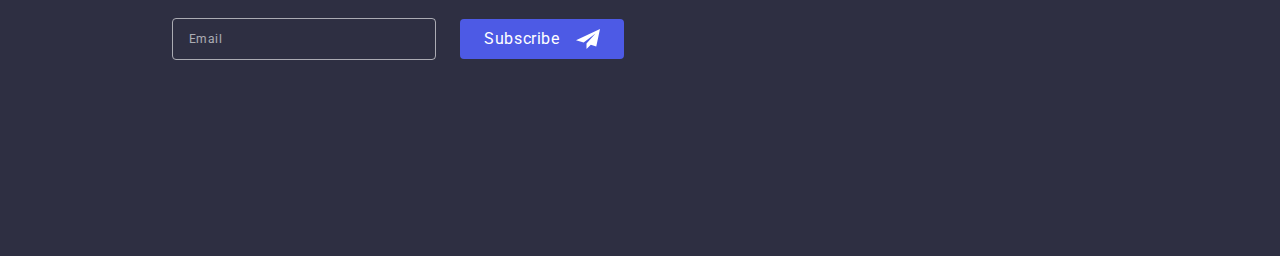
==== commit ec24b8f9: "done desktop" ====
--- a/index.html
+++ b/index.html
@@ -32,9 +32,7 @@
         <address>
           <ul class="header__address">
             <li>
-              <a
-                class="contact-link"
-                href="mailto:info@devstudio.com"
+              <a class="contact-link" href="mailto:info@devstudio.com"
                 >info@devstudio.com</a
               >
             </li>
@@ -52,7 +50,7 @@
         </button>
       </div>
     </header>
-   
+
     <main>
       <section class="solutions-section">
         <div class="container solutions-section__container">
@@ -124,13 +122,14 @@
           </ul>
         </div>
       </section>
- 
+
       <section class="doing-section">
         <div class="container">
           <h2 class="title-2">What are we doing</h2>
           <ul class="flex doing-section__cards">
             <li class="doing-section__cards-item">
               <img
+                class="doing-section__cards-item__img"
                 src="./images/competencies/computer.jpg"
                 srcset="
                   ./images/competencies/computer.jpg    1x,
@@ -143,6 +142,7 @@
             </li>
             <li class="doing-section__cards-item">
               <img
+                class="doing-section__cards-item__img"
                 src="./images/competencies/mobile_ui.jpg"
                 srcset="
                   ./images/competencies/mobile_ui.jpg    1x,
@@ -155,6 +155,7 @@
             </li>
             <li class="doing-section__cards-item">
               <img
+                class="doing-section__cards-item__img"
                 src="./images/competencies/interface.jpg"
                 srcset="
                   ./images/competencies/interface.jpg    1x,
@@ -457,11 +458,10 @@
           </ul>
         </div>
       </section>
-    
     </main>
 
     <footer class="footer">
-      <div class="footer__container">
+      <div class="container footer__container">
         <div class="footer__text">
           <a class="custom-link__logo" href="./index.html"
             ><span>WEB</span>STUDIO</a
--- a/css/style.css
+++ b/css/style.css
@@ -68,12 +68,7 @@
 
 @media (min-width: 320px) {
   .container {
-    max-width: 396px;
-    width: 100%;
-    margin: 0 auto 0 auto;
-    padding: 0;
-    padding-left: 16px;
-    padding-right: 16px;
+    margin: 0 16px 0 16px;
   }
 
   .title-1 {
@@ -85,7 +80,9 @@
     text-transform: capitalize;
     text-align: center;
     color: var(--white-color);
-    margin: 0 0 72px 0;
+    margin: 0 auto 72px auto;
+    width: 100%;
+    max-width: 320px;
   }
 
   .title-2 {
@@ -127,32 +124,23 @@
   }
 
   /* Header */
-  .header__container {
-    padding-top: 24px;
-    padding-bottom: 24px;
-    padding-right: 16px;
-    padding-left: 16px;
+
+  nav {
+    margin-right: auto;
+  }
+
+  .header__menu {
+    display: none;
+  }
+
+  .header__address {
+    display: none;
   }
 
   .custom-link__logo {
     display: block;
     padding-top: 24px;
     padding-bottom: 24px;
-  }
-
-  nav {
-    margin-right: auto;
-  }
-
-  .header__menu {
-    display: none;
-  }
-
-  .header__address {
-    display: none;
-  }
-
-  .custom-link__logo {
     font-family: "Raleway", sans-serif;
     font-weight: 800;
     font-size: 18px;
@@ -183,8 +171,6 @@
     padding-bottom: 112px;
     margin-left: auto;
     margin-right: auto;
-    max-width: 1440px;
-    width: 100%;
     background-image: linear-gradient(
         rgba(46, 47, 66, 0.7),
         rgba(46, 47, 66, 0.7)
@@ -192,6 +178,7 @@
       url(../images/hero/hero-bg.jpg);
     background-size: cover;
     background-repeat: no-repeat;
+    background-color: var(--navy-blue);
   }
 
   @media (-webkit-min-device-pixel-ratio: 2), (min-resolution: 192dpi) {
@@ -202,15 +189,6 @@
         ),
         url(../images/hero/hero-bg@2x.jpg);
     }
-  }
-
-  .solutions-section__container {
-    margin-left: auto;
-    margin-right: auto;
-  }
-
-  .solutions-section {
-    background-color: var(--navy-blue);
   }
 
   .solutions-section__button {
@@ -285,6 +263,11 @@
     background-color: var(--white-color);
   }
 
+  .team-section__cards-item__img {
+    max-width: 100%;
+    height: auto;
+  }
+
   .team-section__cards-item__links {
     display: flex;
     justify-content: center;
@@ -408,6 +391,7 @@
   }
 
   .footer__icons {
+    margin-right: 0;
     margin-bottom: 72px;
     display: flex;
     flex-direction: column;
@@ -526,6 +510,7 @@
     font-size: 56px;
     line-height: 1.07143;
     margin-bottom: 36px;
+    max-width: 100%;
   }
 
   .title-3 {
@@ -554,8 +539,8 @@
 
   .custom-link {
     display: block;
-    padding-top: 24px;
-    padding-bottom: 24px;
+    margin-top: 24px;
+    margin-bottom: 24px;
     text-decoration: none;
     color: inherit;
     font-style: normal;
@@ -699,100 +684,134 @@
   }
 }
 
-.container {
-  max-width: 1158px;
-  padding-left: 15px;
-  padding-right: 15px;
-}
-
-/* header */
-
-/* 
-ВОССТАНОВИТЬ ДЛЯ ПЛАНШЕТА!!!!!!!!
-header {
-  border-bottom: 1px solid var(--cornflower-color); ----- ВОССТАНОВИТЬ
-}
-
-
-.header__container {
-  padding-right: 156px;
-  padding-left: 156px;
-}
-
-.header__menu {
-  gap: 40px;
-}
-
-.header__address {
-  gap: 40px;
-  margin-left: auto;
-}
-
-.custom-link__logo span {
-  color: var(--iris-color);
-}
-
-.contact-link {
-  font-weight: 400;
-  transition: color ease-in-out;
-}
-
-
-
-FOOTER
-
-.footer__container {
-    display: flex;
-  }
-
-   .footer__icons {
-    margin-right: 80px;
-  }
-
-  */
-
-/* Strategy-section */
-
-/*
-.strategy-section__cards-item__svg {
-  text-align: center;
-  margin-bottom: 8px;
-  background-color: #f4f4f4;
-  padding-top: 24px;
-  padding-bottom: 24px;
-  border-radius: 4px;
-}
-
-.strategy-section__cards {
-  gap: 24px;
-}
-
-.strategy-section__cards-item {
-  width: calc((100% - 72px) / 4);
-}
-
-*/
-
-/*
-
-
-/* doing-section */
-.doing-section {
-  padding-bottom: 120px;
-}
-
-.doing-section__cards {
-  display: flex;
-  flex-direction: row;
-  justify-content: center;
-  gap: 24px;
-}
-
-.doing-section__cards-item {
-  width: calc((100% - 48px) / 3);
-}
-
-/* team-section */
+@media (min-width: 1158px) {
+  .container {
+    padding-left: 156px;
+    padding-right: 156px;
+  }
+
+  .title-3 {
+    font-weight: 500;
+    font-size: 20px;
+    line-height: 1.2;
+  }
+
+  header {
+    border-bottom: 1px solid var(--cornflower-color);
+  }
+
+  header address {
+    margin-left: auto;
+  }
+
+  .header__address {
+    gap: 40px;
+    margin-top: 0;
+    display: flex;
+    margin-top: 24px;
+    margin-bottom: 24px;
+  }
+
+  .contact-link {
+    font-weight: 400;
+    transition: color ease-in-out;
+    font-style: normal;
+    text-decoration: none;
+    font-size: 16px;
+    line-height: 1.5;
+    letter-spacing: 0.02em;
+    color: var(--slate-color);
+  }
+
+  .contact-link:hover {
+    color: var(--ocean-color);
+  }
+
+  /* Index.html */
+  /* Solution-section */
+
+  .solutions-section {
+    padding-top: 188px;
+    padding-bottom: 188px;
+    margin-bottom: 120px;
+  }
+
+  .solutions-section__button:hover {
+    background-color: var(--ocean-color);
+  }
+
+  /* Strategy-section */
+  .strategy-section {
+    padding-top: 0;
+    padding-bottom: 0;
+    margin-bottom: 120px;
+  }
+
+  .strategy-section__cards {
+    gap: 24px;
+  }
+
+  .strategy-section__cards-item {
+    width: calc((100% - 72px) / 4);
+  }
+
+  .strategy-section__cards-item__svg {
+    display: block;
+    text-align: center;
+    margin-bottom: 8px;
+    background-color: #f4f4fd;
+    padding-top: 24px;
+    padding-bottom: 24px;
+    border-radius: 4px;
+  }
+
+  .strategy-section__cards-item p {
+    font-weight: 400;
+  }
+
+  /* doing-section */
+  .doing-section {
+    display: block;
+    margin-bottom: 120px;
+  }
+
+  .doing-section__cards {
+    display: flex;
+    flex-direction: row;
+    justify-content: center;
+    gap: 24px;
+  }
+
+  .doing-section__cards-item {
+    width: calc((100% - 48px) / 3);
+  }
+
+  .doing-section__cards-item__img {
+    max-width: 100%;
+    height: auto;
+  }
+
+  /* team-section */
+  .team-section__cards {
+    gap: 24px;
+  }
+
+  .team-section__cards-item {
+    width: calc((100% - 72px) / 4);
+  }
+
+  /* Customers-section */
+  
+  .customers-section__list {
+    display: flex;
+    gap: 24px;
+  }
+  
+  .customers-section__list-item {
+    width: calc((100% - 120px) / 6);
+    height: 88px;
+  }
+}
 
 /* portfolio */
 .portfolio-section {
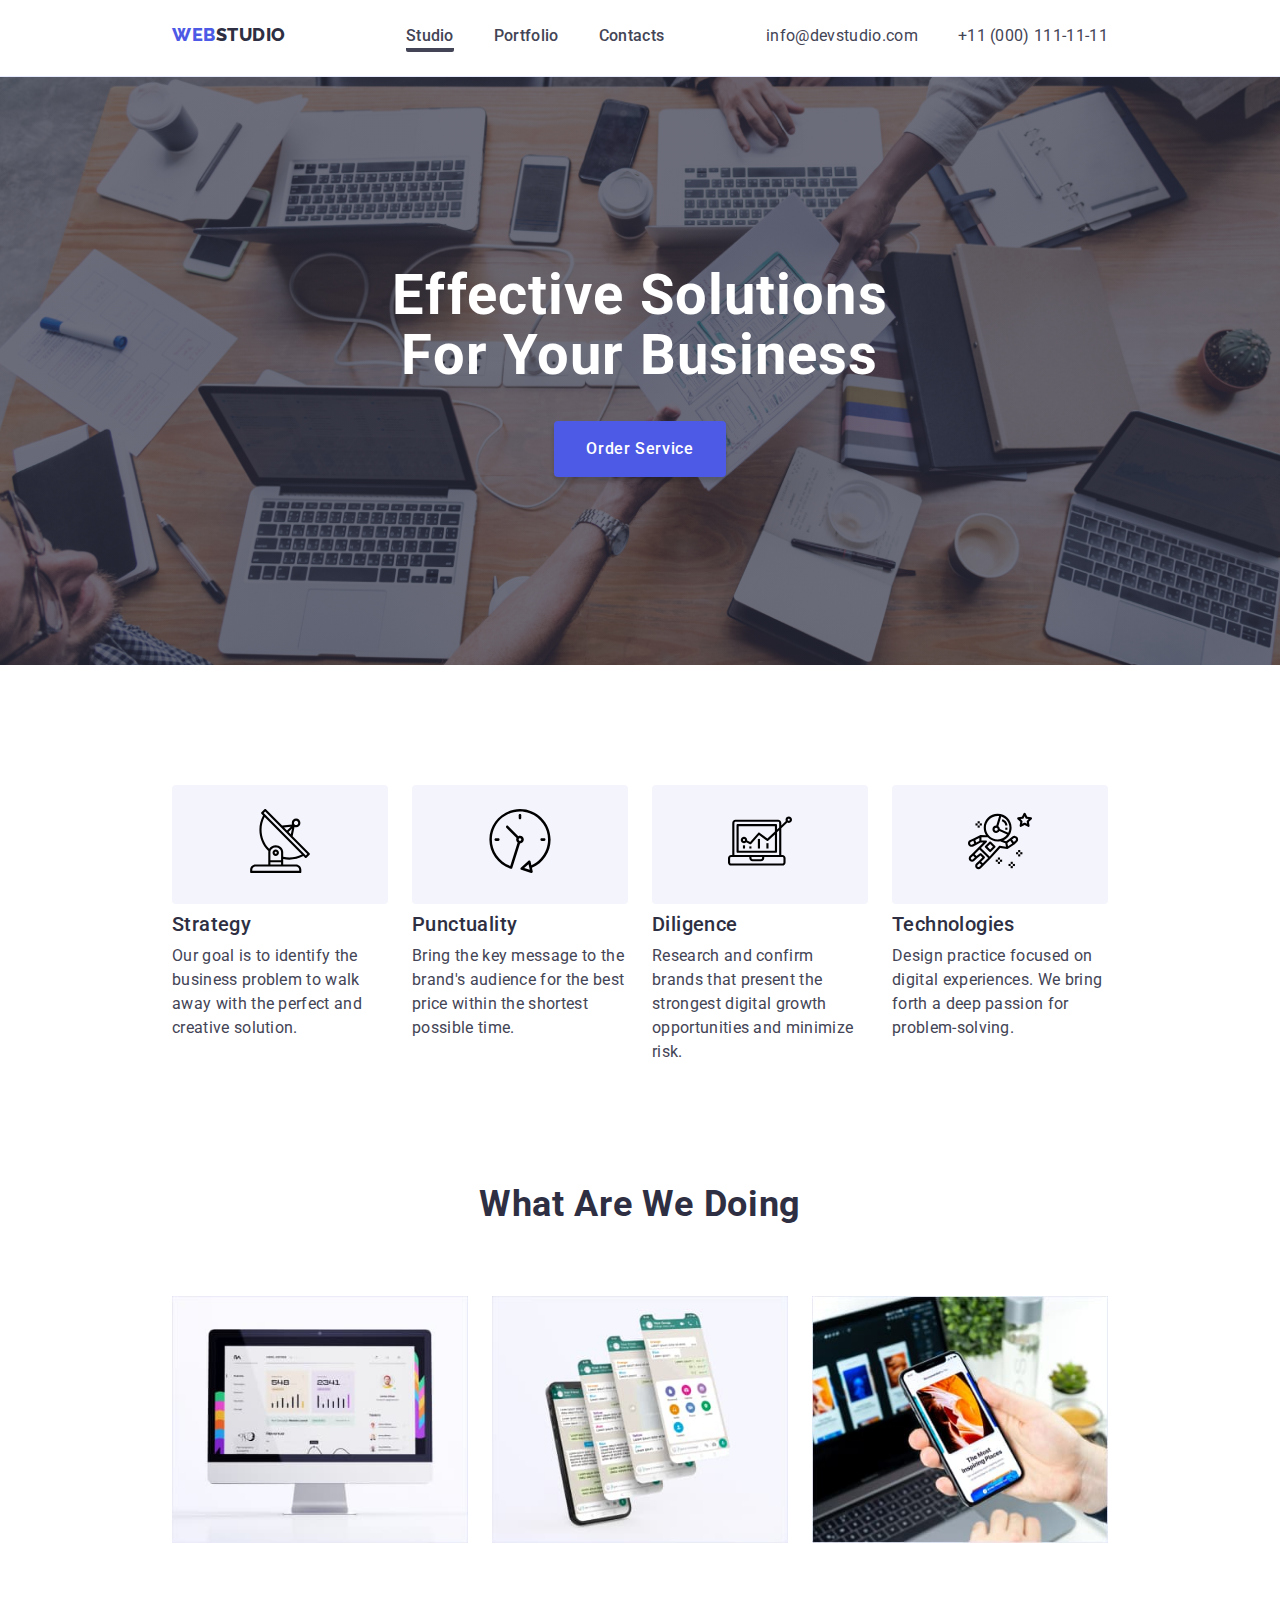
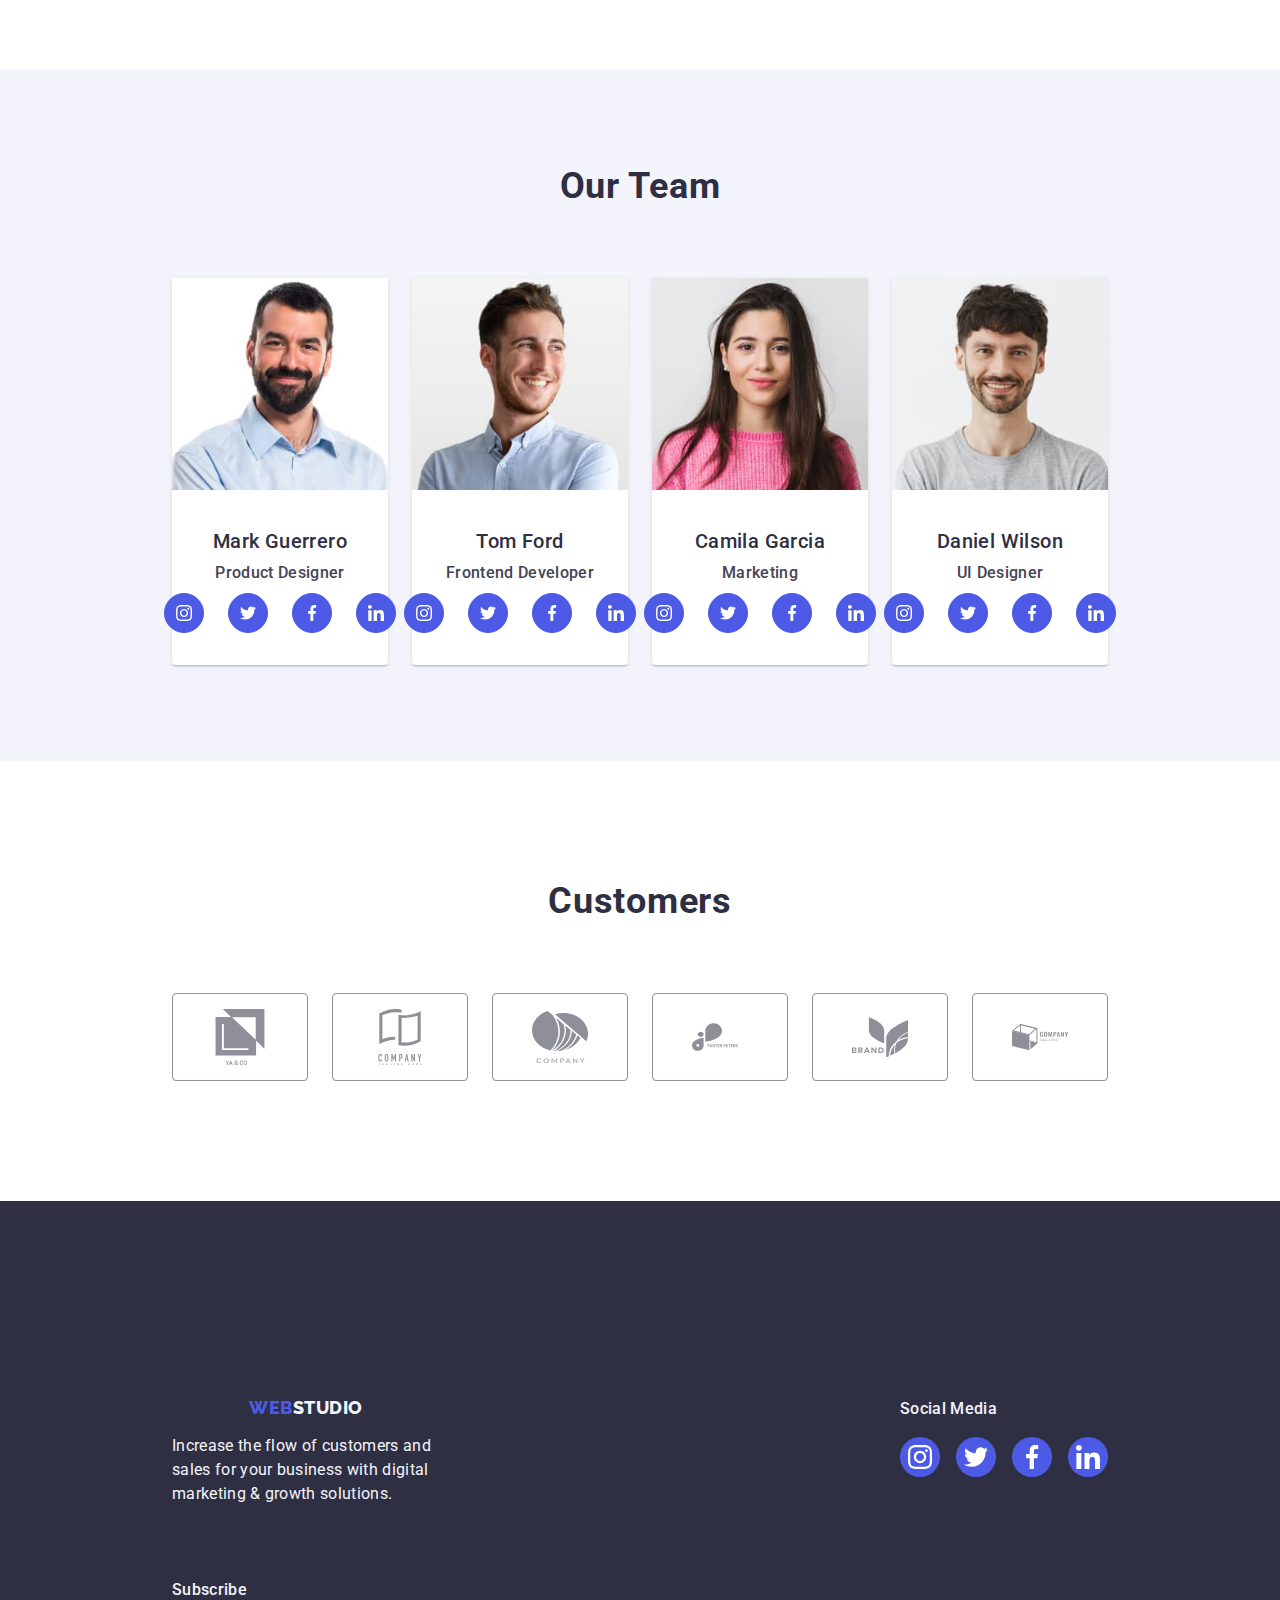
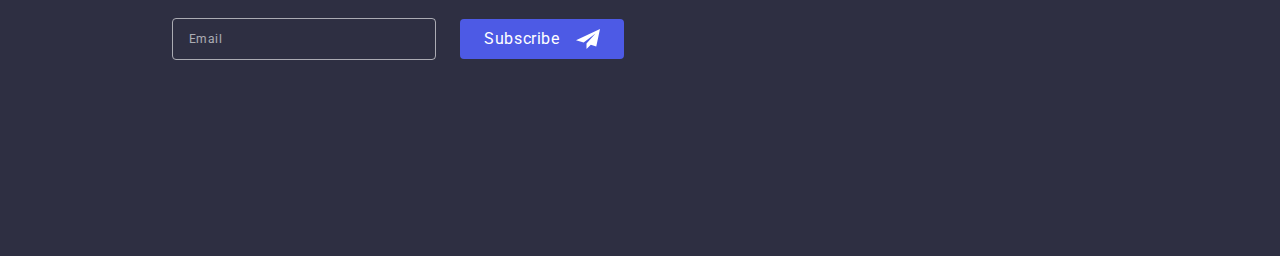
==== commit cf2e1ad0: "added images and corrected mobile menu" ====
--- a/index.html
+++ b/index.html
@@ -43,7 +43,7 @@
             </li>
           </ul>
         </address>
-        <button class="burger-menu">
+        <button class="burger-menu menu-btn__open">
           <svg width="32" height="22">
             <use href="./images/svg/iconpack.svg#icon-burger-menu"></use>
           </svg>
@@ -466,7 +466,7 @@
           <a class="custom-link__logo" href="./index.html"
             ><span>WEB</span>STUDIO</a
           >
-          <p class="footer__text">
+          <p>
             Increase the flow of&nbsp;customers and sales for your business with
             digital marketing &amp;&nbsp;growth solutions.
           </p>
@@ -601,52 +601,54 @@
           <use href="./images/svg/iconpack.svg#icon-close_btn"></use>
         </svg>
       </button>
-      <div class="mobile-menu__container">
-        <ul class="mobile-menu__list">
-          <li class="mobile-menu__list__item"><a href="">Studio</a></li>
-          <li class="mobile-menu__list__item"><a href="">Portfolio</a></li>
-          <li class="mobile-menu__list__item"><a href="">Contacts</a></li>
+
+      <ul class="mobile-menu__list">
+        <li class="mobile-menu__list__item"><a href="">Studio</a></li>
+        <li class="mobile-menu__list__item"><a href="">Portfolio</a></li>
+        <li class="mobile-menu__list__item"><a href="">Contacts</a></li>
+      </ul>
+
+      <div class="mobile-menu__address-and-links">
+        <address class="mobile-menu__address">
+          <ul class="mobile-menu__address-list">
+            <li class="mobile-menu__address__tel">
+              <a href="tel:+110001111111">+11 (000) 111-11-11</a>
+            </li>
+            <li class="mobile-menu__address__mail">
+              <a href="mailto:info@devstudio.com">info@devstudio.com</a>
+            </li>
+          </ul>
+        </address>
+        <ul class="mobile-menu__links-div">
+          <li class="mobile-menu__address__links__icon">
+            <a class="icon__link" href="./">
+              <svg width="16" height="16">
+                <use href="./images/svg/iconpack.svg#icon-instagram"></use>
+              </svg>
+            </a>
+          </li>
+          <li class="mobile-menu__address__links__icon">
+            <a class="icon__link" href="./">
+              <svg width="16" height="16">
+                <use href="./images/svg/iconpack.svg#icon-twitter"></use>
+              </svg>
+            </a>
+          </li>
+          <li class="mobile-menu__address__links__icon">
+            <a class="icon__link" href="./">
+              <svg width="16" height="16">
+                <use href="./images/svg/iconpack.svg#icon-facebook"></use>
+              </svg>
+            </a>
+          </li>
+          <li class="mobile-menu__address__links__icon">
+            <a class="icon__link" href="./">
+              <svg width="16" height="16">
+                <use href="./images/svg/iconpack.svg#icon-linkedin"></use>
+              </svg>
+            </a>
+          </li>
         </ul>
-
-        <address class="mobile-menu__address">
-          <a class="mobile-menu__address__tel" href="tel:+110001111111"
-            >+11 (000) 111-11-11</a
-          >
-          <a class="mobile-menu__address__mail" href="mailto:info@devstudio.com"
-            >info@devstudio.com</a
-          >
-
-          <ul class="mobile-menu__address__links-div">
-            <li class="mobile-menu__address__links__icon">
-              <a class="icon__link" href="./">
-                <svg width="16" height="16">
-                  <use href="./images/svg/iconpack.svg#icon-instagram"></use>
-                </svg>
-              </a>
-            </li>
-            <li class="mobile-menu__address__links__icon">
-              <a class="icon__link" href="./">
-                <svg width="16" height="16">
-                  <use href="./images/svg/iconpack.svg#icon-twitter"></use>
-                </svg>
-              </a>
-            </li>
-            <li class="mobile-menu__address__links__icon">
-              <a class="icon__link" href="./">
-                <svg width="16" height="16">
-                  <use href="./images/svg/iconpack.svg#icon-facebook"></use>
-                </svg>
-              </a>
-            </li>
-            <li class="mobile-menu__address__links__icon">
-              <a class="icon__link" href="./">
-                <svg width="16" height="16">
-                  <use href="./images/svg/iconpack.svg#icon-linkedin"></use>
-                </svg>
-              </a>
-            </li>
-          </ul>
-        </address>
       </div>
     </div>
 
--- a/css/style.css
+++ b/css/style.css
@@ -175,7 +175,7 @@
         rgba(46, 47, 66, 0.7),
         rgba(46, 47, 66, 0.7)
       ),
-      url(../images/hero/hero-bg.jpg);
+      url(../images/hero/mobile/hero-bg.jpg);
     background-size: cover;
     background-repeat: no-repeat;
     background-color: var(--navy-blue);
@@ -187,7 +187,7 @@
           rgba(46, 47, 66, 0.7),
           rgba(46, 47, 66, 0.7)
         ),
-        url(../images/hero/hero-bg@2x.jpg);
+        url(../images/hero/mobile/hero-bg@2x.jpg);
     }
   }
 
@@ -220,12 +220,16 @@
     padding-bottom: 96px;
   }
 
+  .strategy-section__cards-item {
+    margin-bottom: 72px;
+  }
+
+  .strategy-section__cards-item:last-child {
+    margin-bottom: 0;
+  }
+
   .strategy-section__cards-item__svg {
     display: none;
-  }
-
-  .strategy-section__cards-item {
-    margin-bottom: 72px;
   }
 
   .strategy-section__cards-item .title-3 {
@@ -377,6 +381,7 @@
     margin-bottom: 72px;
     margin-left: auto;
     margin-right: auto;
+    text-align: left;
   }
 
   .footer__text .custom-link__logo {
@@ -388,6 +393,8 @@
     text-transform: uppercase;
     color: #f4f4fd;
     margin-bottom: 18px;
+    padding: 0;
+    text-align: center;
   }
 
   .footer__icons {
@@ -503,6 +510,226 @@
     margin-left: 16px;
     fill: var(--white-color);
   }
+
+  /* Modal */
+  .data-modal {
+    position: fixed;
+    top: 0;
+    left: 0;
+    width: 100%;
+    height: 100%;
+    z-index: 10;
+    box-shadow: 0 2px 1px 0 rgba(0, 0, 0, 0.2), 0 1px 3px 0 rgba(0, 0, 0, 0.12),
+      0 1px 1px 0 rgba(0, 0, 0, 0.14);
+    background: rgba(46, 47, 66, 0.4);
+    justify-content: center;
+    overflow-y: auto;
+    opacity: 1;
+    transition: opacity 0.2s, visibility 0.2s;
+  }
+
+  .is-hidden {
+    visibility: hidden;
+    opacity: 0;
+  }
+
+  .modal__box {
+    padding: 72px 24px 24px 24px;
+    position: absolute;
+    width: 100%;
+    max-width: 408px;
+    min-height: 584px;
+    background-color: #fcfcfc;
+    border-radius: 4px;
+    left: 50%;
+    top: 50%;
+    transform: translate(-50%, -50%);
+    transition: transform 0.2s;
+  }
+
+  .modal_title {
+    font-weight: 500;
+    font-size: 16px;
+    line-height: 1.5;
+    letter-spacing: 0.02em;
+    color: var(--navy-blue);
+    margin-bottom: 16px;
+    text-align: center;
+  }
+
+  .data-modal-close {
+    position: absolute;
+    top: 24px;
+    right: 24px;
+    width: 24px;
+    height: 24px;
+    display: flex;
+    justify-content: center;
+    align-items: center;
+    padding: 0;
+    border-radius: 100%;
+    border: 1px solid rgba(0, 0, 0, 0.1);
+    background-color: var(--cornflower-color);
+    cursor: pointer;
+  }
+
+  .data-modal-close:hover {
+    background-color: var(--ocean-color);
+  }
+
+  .data-modal-close:hover use {
+    fill: var(--white-color);
+  }
+
+  .data-modal-close:active {
+    background-color: var(--ocean-color);
+  }
+
+  .data-modal-close:active use {
+    fill: var(--white-color);
+  }
+
+  .modal-form label {
+    margin-bottom: 4px;
+    font-family: "Roboto", sans-serif;
+    font-weight: 400;
+    font-size: 12px;
+    line-height: 1.16667;
+    letter-spacing: 0.04em;
+    color: #8e8f99;
+  }
+
+  .modal-form label:last-child {
+    margin-bottom: 16px;
+  }
+
+  .modal-form__block {
+    margin-bottom: 8px;
+  }
+
+  .block-input {
+    position: relative;
+  }
+
+  .block-input input {
+    outline: transparent;
+    border: 1px solid rgba(46, 47, 66, 0.4);
+    border-radius: 4px;
+    padding-left: 38px;
+    height: 40px;
+    width: 100%;
+  }
+
+  .block-input input:active {
+    border-color: var(#4d5ae5);
+  }
+
+  .block-input input:focus {
+    border-color: var(--iris-color);
+  }
+
+  .block-input__icon {
+    position: absolute;
+    top: 50%;
+    left: 16px;
+    transform: translateY(-50%);
+  }
+
+  .block-input input:focus + .block-input__icon {
+    fill: var(--iris-color);
+  }
+
+  .text-area textarea {
+    min-height: 120px;
+    height: 100%;
+    max-width: 360px;
+    width: 100%;
+    margin-top: 4px;
+    border: 1px solid rgba(46, 47, 66, 0.4);
+    border-radius: 4px;
+    padding: 14px 17px 14px 17px;
+    resize: none;
+    outline: transparent;
+  }
+
+  .text-area textarea:active {
+    border-color: var(--iris-color);
+  }
+
+  .text-area textarea:focus {
+    border-color: var(--iris-color);
+  }
+
+  .text-area {
+    display: flex;
+    flex-direction: column;
+    margin-bottom: 16px;
+  }
+
+  .checkbox {
+    display: flex;
+    flex-direction: row;
+    margin-bottom: 24px;
+  }
+
+  .checkbox input {
+    display: none;
+  }
+
+  .checkbox span {
+    display: inline-flex;
+    justify-content: center;
+    align-items: center;
+    fill: transparent;
+    border-radius: 2px;
+    border: 1px solid rgba(46, 47, 66, 0.4);
+    height: 16px;
+    width: 16px;
+    margin-right: 8px;
+  }
+
+  .checkbox a {
+    color: var(--iris-color);
+  }
+
+  .checkbox label {
+    display: block;
+    width: 100%;
+    font-family: "Roboto", sans-serif;
+    font-weight: 400;
+    font-size: 12px;
+    line-height: 1.16667;
+    letter-spacing: 0.04em;
+    color: #8e8f99;
+  }
+
+  .checkbox input:checked + label > span {
+    background-color: var(--ocean-color);
+    fill: var(--cloud-color);
+    border: none;
+  }
+
+  .modal__form-btn {
+    margin: 0 auto;
+    color: var(--white-color);
+    display: flex;
+    font-family: "Roboto", sans-serif;
+    font-weight: 500;
+    font-size: 16px;
+    line-height: 1.5;
+    letter-spacing: 0.04em;
+    text-align: center;
+    padding: 16px 64px;
+    border: 0;
+    border-radius: 4px;
+    box-shadow: 0 4px 4px 0 rgba(0, 0, 0, 0.15);
+    background-color: var(--iris-color);
+    cursor: pointer;
+  }
+
+  .modal__form-btn:hover {
+    background-color: var(--ocean-color);
+  }
 }
 
 @media (min-width: 768px) {
@@ -576,12 +803,35 @@
     font-family: "Roboto", sans-serif;
     font-weight: 400;
     font-size: 12px;
+    font-style: normal;
     line-height: 1.16667;
     letter-spacing: 0.04em;
     color: var(--slate-color);
   }
 
+  .contact-link:active {
+    color: var(--ocean-color);
+  }
+
   /* Solutions-section */
+  .solutions-section {
+    background-image: linear-gradient(
+        rgba(46, 47, 66, 0.7),
+        rgba(46, 47, 66, 0.7)
+      ),
+      url(../images/hero/tablet/hero-bg.jpg);
+  }
+
+  @media (-webkit-min-device-pixel-ratio: 2), (min-resolution: 192dpi) {
+    .solutions-section {
+      background-image: linear-gradient(
+          rgba(46, 47, 66, 0.7),
+          rgba(46, 47, 66, 0.7)
+        ),
+        url(../images/hero/tablet/hero-bg@2x.jpg);
+    }
+  }
+
   .solutions-section__container {
     margin-left: auto;
     margin-right: auto;
@@ -734,6 +984,21 @@
     padding-top: 188px;
     padding-bottom: 188px;
     margin-bottom: 120px;
+    background-image: linear-gradient(
+        rgba(46, 47, 66, 0.7),
+        rgba(46, 47, 66, 0.7)
+      ),
+      url(../images/hero/desktop/hero-bg.jpg);
+  }
+
+  @media (-webkit-min-device-pixel-ratio: 2), (min-resolution: 192dpi) {
+    .solutions-section {
+      background-image: linear-gradient(
+          rgba(46, 47, 66, 0.7),
+          rgba(46, 47, 66, 0.7)
+        ),
+        url(../images/hero/desktop/hero-bg@2x.jpg);
+    }
   }
 
   .solutions-section__button:hover {
@@ -801,12 +1066,12 @@
   }
 
   /* Customers-section */
-  
+
   .customers-section__list {
     display: flex;
     gap: 24px;
   }
-  
+
   .customers-section__list-item {
     width: calc((100% - 120px) / 6);
     height: 88px;
@@ -917,233 +1182,16 @@
   background-color: var(--ocean-color);
 }
 
-/* Modal */
-.data-modal {
+/* burger-menu */
+.mobile-menu {
+  display: flex;
+  flex-direction: column;
   position: fixed;
   top: 0;
   left: 0;
   width: 100%;
   height: 100%;
-  z-index: 10;
-  box-shadow: 0 2px 1px 0 rgba(0, 0, 0, 0.2), 0 1px 3px 0 rgba(0, 0, 0, 0.12),
-    0 1px 1px 0 rgba(0, 0, 0, 0.14);
-  background: rgba(46, 47, 66, 0.4);
-  justify-content: center;
-  overflow-y: auto;
-  opacity: 1;
-  transition: opacity 0.2s, visibility 0.2s;
-}
-
-.is-hidden {
-  visibility: hidden;
-  opacity: 0;
-}
-
-.modal__box {
-  padding: 72px 24px 24px 24px;
-  position: absolute;
-  width: 408px;
-  min-height: 584px;
-  background-color: #fcfcfc;
-  border-radius: 4px;
-  left: 50%;
-  top: 50%;
-  transform: translate(-50%, -50%);
-  transition: transform 0.2s;
-}
-
-.modal_title {
-  font-weight: 500;
-  font-size: 16px;
-  line-height: 1.5;
-  letter-spacing: 0.02em;
-  color: var(--navy-blue);
-  margin-bottom: 16px;
-  text-align: center;
-}
-
-.data-modal-close {
-  position: absolute;
-  top: 24px;
-  right: 24px;
-  width: 24px;
-  height: 24px;
-  display: flex;
-  justify-content: center;
-  align-items: center;
-  padding: 0;
-  border-radius: 100%;
-  border: 1px solid rgba(0, 0, 0, 0.1);
-  background-color: var(--cornflower-color);
-  cursor: pointer;
-}
-
-.data-modal-close:hover {
-  background-color: var(--ocean-color);
-}
-
-.data-modal-close:hover use {
-  fill: var(--white-color);
-}
-
-.data-modal-close:active {
-  background-color: var(--ocean-color);
-}
-
-.data-modal-close:active use {
-  fill: var(--white-color);
-}
-
-.modal-form label {
-  margin-bottom: 4px;
-  font-family: "Roboto", sans-serif;
-  font-weight: 400;
-  font-size: 12px;
-  line-height: 1.16667;
-  letter-spacing: 0.04em;
-  color: #8e8f99;
-}
-
-.modal-form label:last-child {
-  margin-bottom: 16px;
-}
-
-.modal-form__block {
-  margin-bottom: 8px;
-}
-
-.block-input {
-  position: relative;
-}
-
-.block-input input {
-  outline: transparent;
-  border: 1px solid rgba(46, 47, 66, 0.4);
-  border-radius: 4px;
-  padding-left: 38px;
-  height: 40px;
-  width: 100%;
-}
-
-.block-input input:active {
-  border-color: var(#4d5ae5);
-}
-
-.block-input input:focus {
-  border-color: var(--iris-color);
-}
-
-.block-input__icon {
-  position: absolute;
-  top: 50%;
-  left: 16px;
-  transform: translateY(-50%);
-}
-
-.block-input input:focus + .block-input__icon {
-  fill: var(--iris-color);
-}
-
-.text-area textarea {
-  min-height: 120px;
-  height: 100%;
-  min-width: 360px;
-  width: 100%;
-  margin-top: 4px;
-  border: 1px solid rgba(46, 47, 66, 0.4);
-  border-radius: 4px;
-  padding: 14px 17px 14px 17px;
-  resize: none;
-  outline: transparent;
-}
-
-.text-area textarea:active {
-  border-color: var(--iris-color);
-}
-
-.text-area textarea:focus {
-  border-color: var(--iris-color);
-}
-
-.text-area {
-  display: flex;
-  flex-direction: column;
-  margin-bottom: 16px;
-}
-
-.checkbox {
-  display: flex;
-  flex-direction: row;
-  margin-bottom: 24px;
-}
-
-.checkbox input {
-  display: none;
-}
-
-.checkbox span {
-  display: inline-flex;
-  justify-content: center;
-  align-items: center;
-  fill: transparent;
-  border-radius: 2px;
-  border: 1px solid rgba(46, 47, 66, 0.4);
-  height: 16px;
-  width: 16px;
-  margin-right: 8px;
-}
-
-.checkbox a {
-  color: var(--iris-color);
-}
-
-.checkbox label {
-  display: block;
-  width: 100%;
-  font-family: "Roboto", sans-serif;
-  font-weight: 400;
-  font-size: 12px;
-  line-height: 1.16667;
-  letter-spacing: 0.04em;
-  color: #8e8f99;
-}
-
-.checkbox input:checked + label > span {
-  background-color: var(--ocean-color);
-  fill: var(--cloud-color);
-  border: none;
-}
-
-.modal__form-btn {
-  margin: 0 auto;
-  color: var(--white-color);
-  display: flex;
-  font-family: "Roboto", sans-serif;
-  font-weight: 500;
-  font-size: 16px;
-  line-height: 1.5;
-  letter-spacing: 0.04em;
-  text-align: center;
-  padding: 16px 64px;
-  border: 0;
-  border-radius: 4px;
-  box-shadow: 0 4px 4px 0 rgba(0, 0, 0, 0.15);
-  background-color: var(--iris-color);
-  cursor: pointer;
-}
-
-.modal__form-btn:hover {
-  background-color: var(--ocean-color);
-}
-
-/* burger-menu */
-.mobile-menu {
-  position: fixed;
-  top: 0;
-  left: 0;
-  width: 100%;
-  height: 100%;
-  padding: 40px 40px;
+  padding: 80px 35px 40px 40px;
   background-color: var(--white-color);
   transform: translateX(100%);
   transition: transform 0.3s;
@@ -1153,10 +1201,6 @@
 
 .is-open {
   transform: translateX(0);
-}
-
-.mobile-menu__container {
-  flex-direction: column;
 }
 
 .menu-btn__close {
@@ -1207,10 +1251,15 @@
   margin-bottom: 0;
 }
 
+.mobile-menu__address-and-links {
+  margin-top: auto;
+}
+
 .mobile-menu__address {
   margin-top: auto;
   display: flex;
   flex-direction: column;
+  margin-bottom: 48px;
 }
 
 .mobile-menu__address__tel {
@@ -1233,10 +1282,9 @@
   line-height: 1.2;
   letter-spacing: 0.02em;
   color: #434455;
-  margin-bottom: 48px;
-}
-
-.mobile-menu__address__links-div {
+}
+
+.mobile-menu__links-div {
   display: flex;
   flex-direction: row;
   align-items: center;
